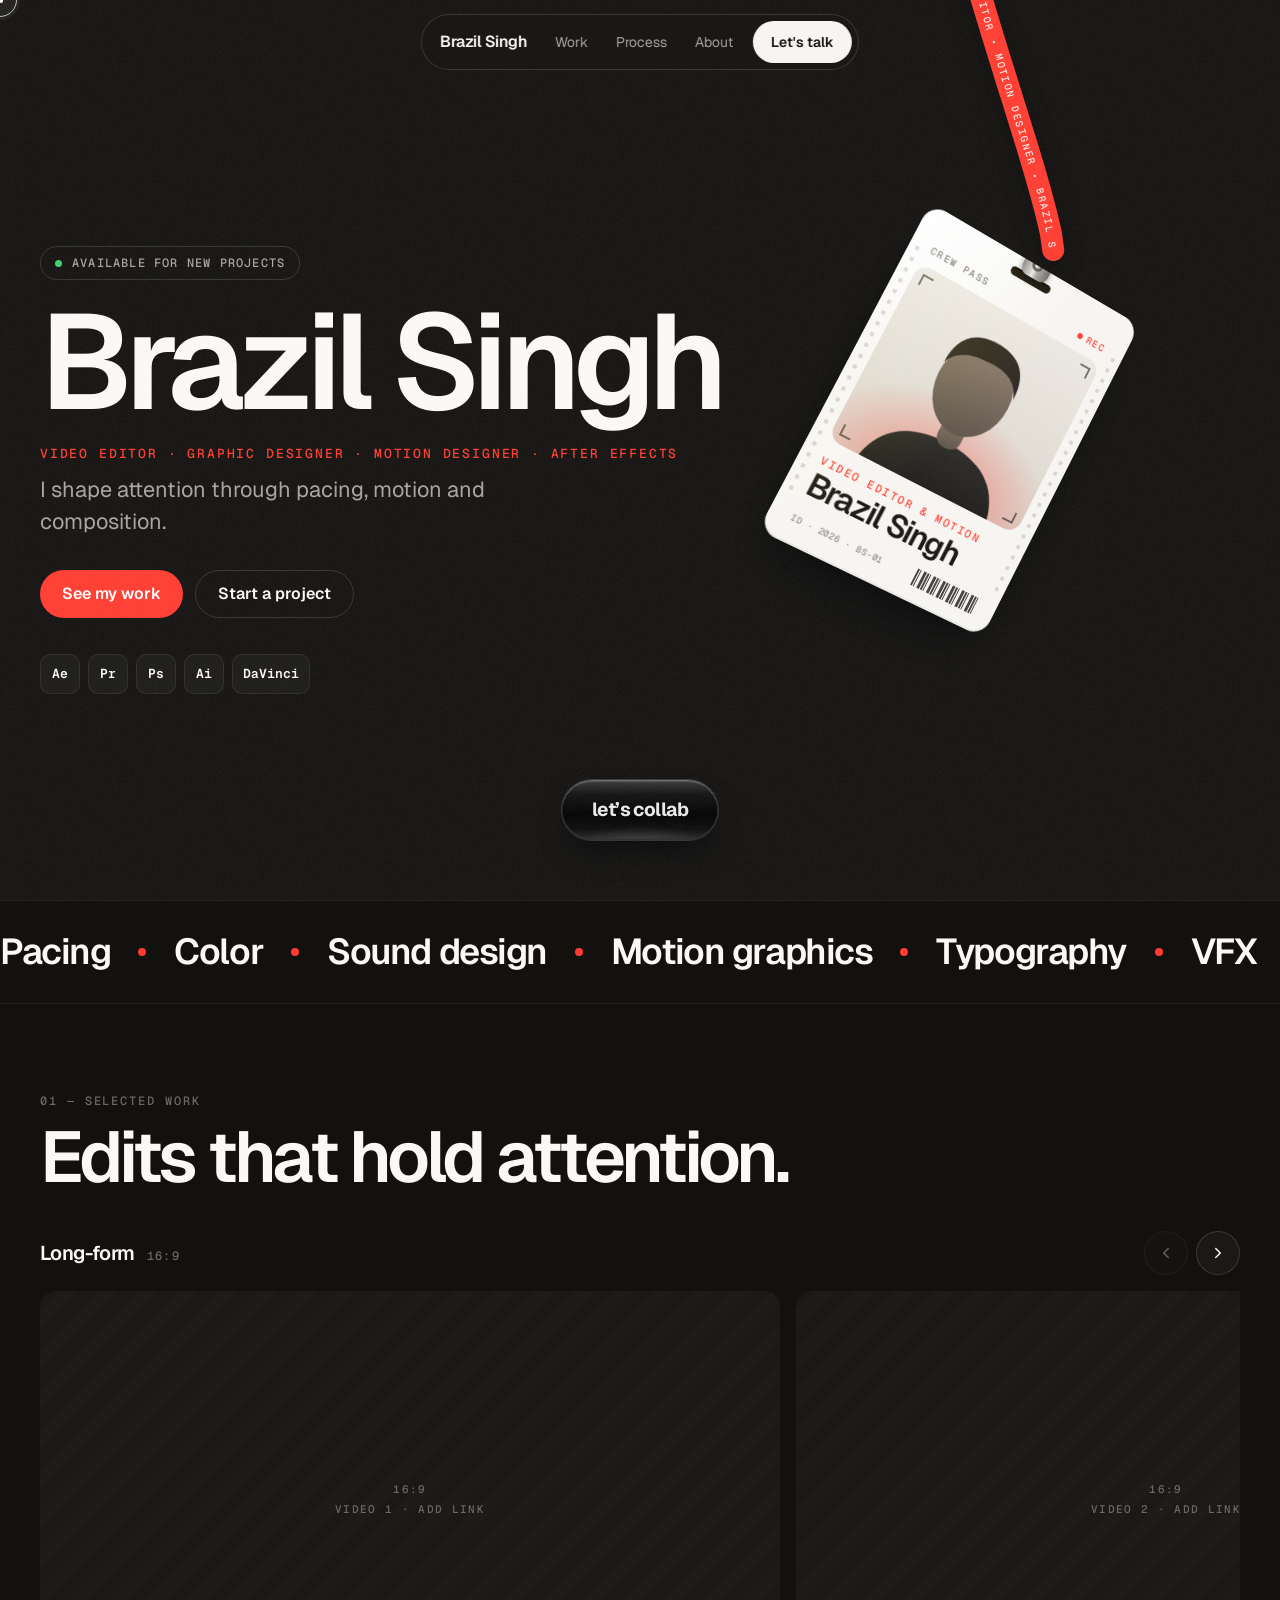
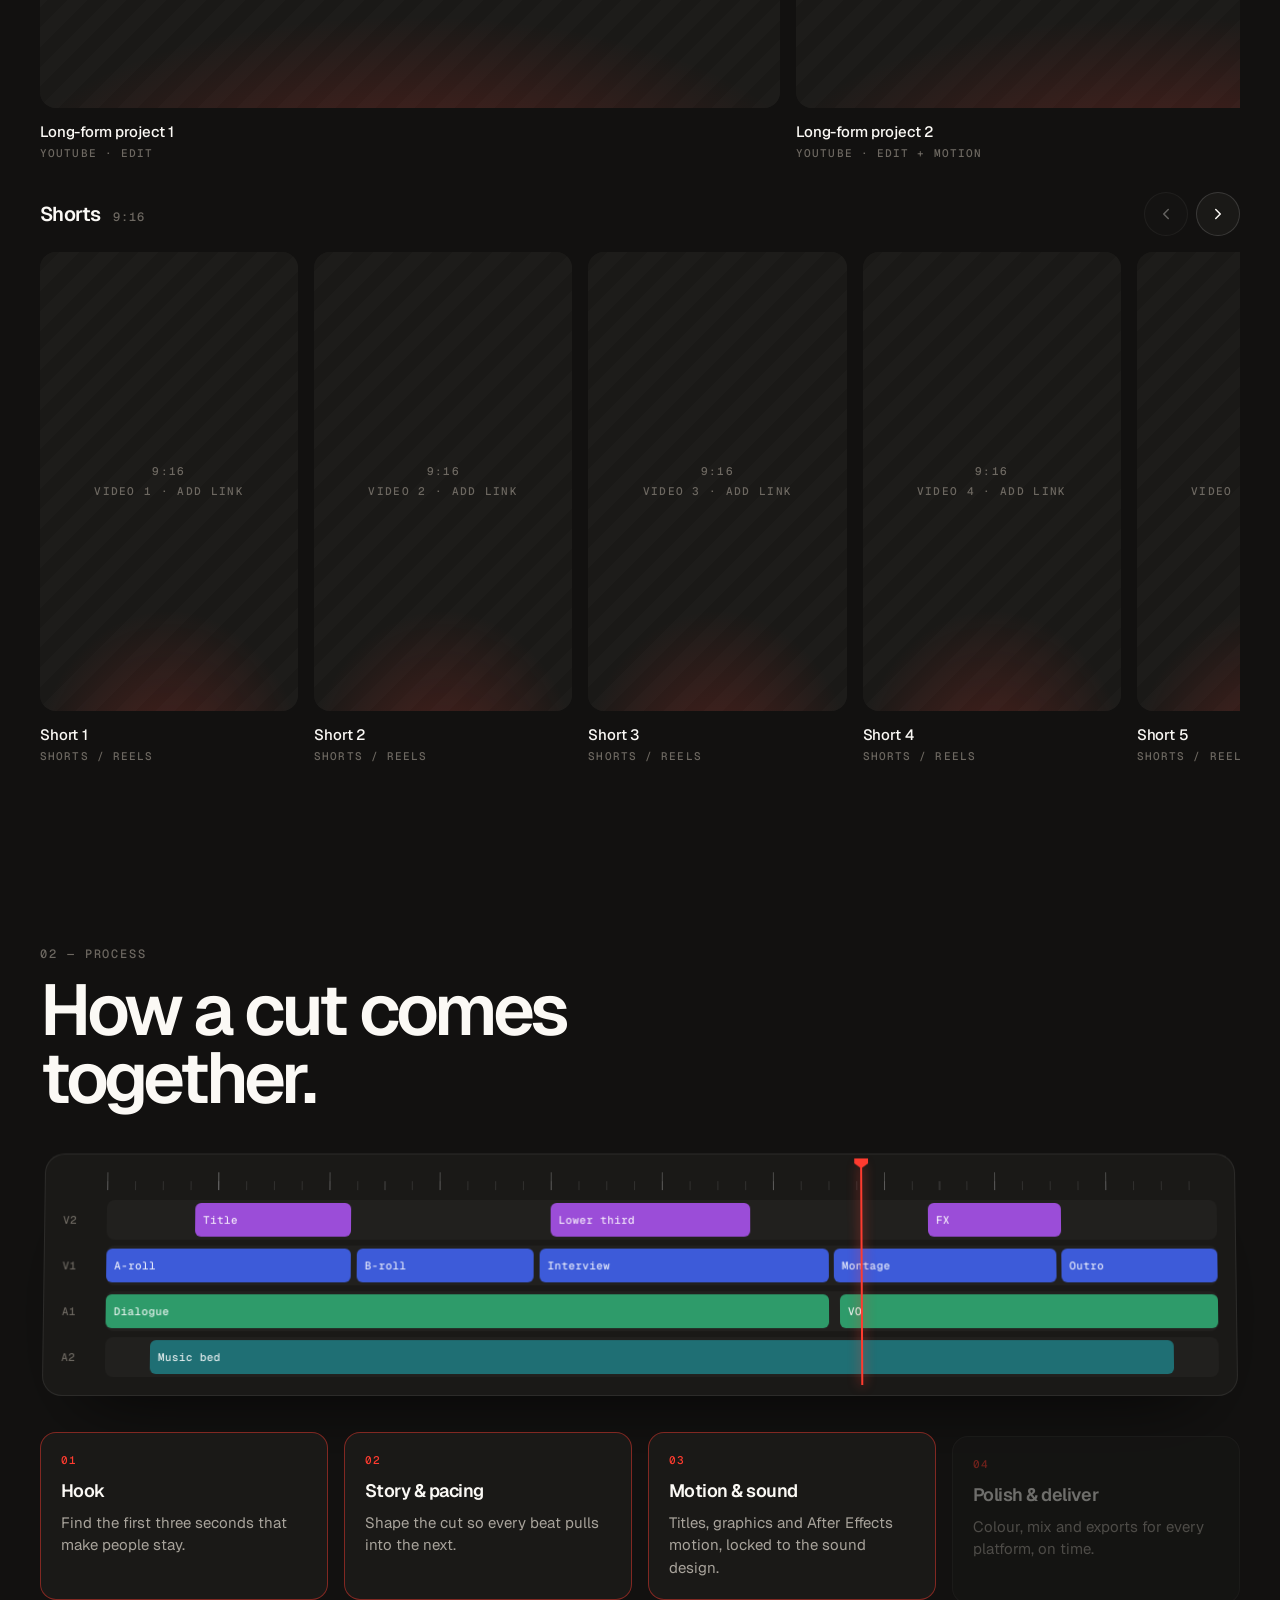
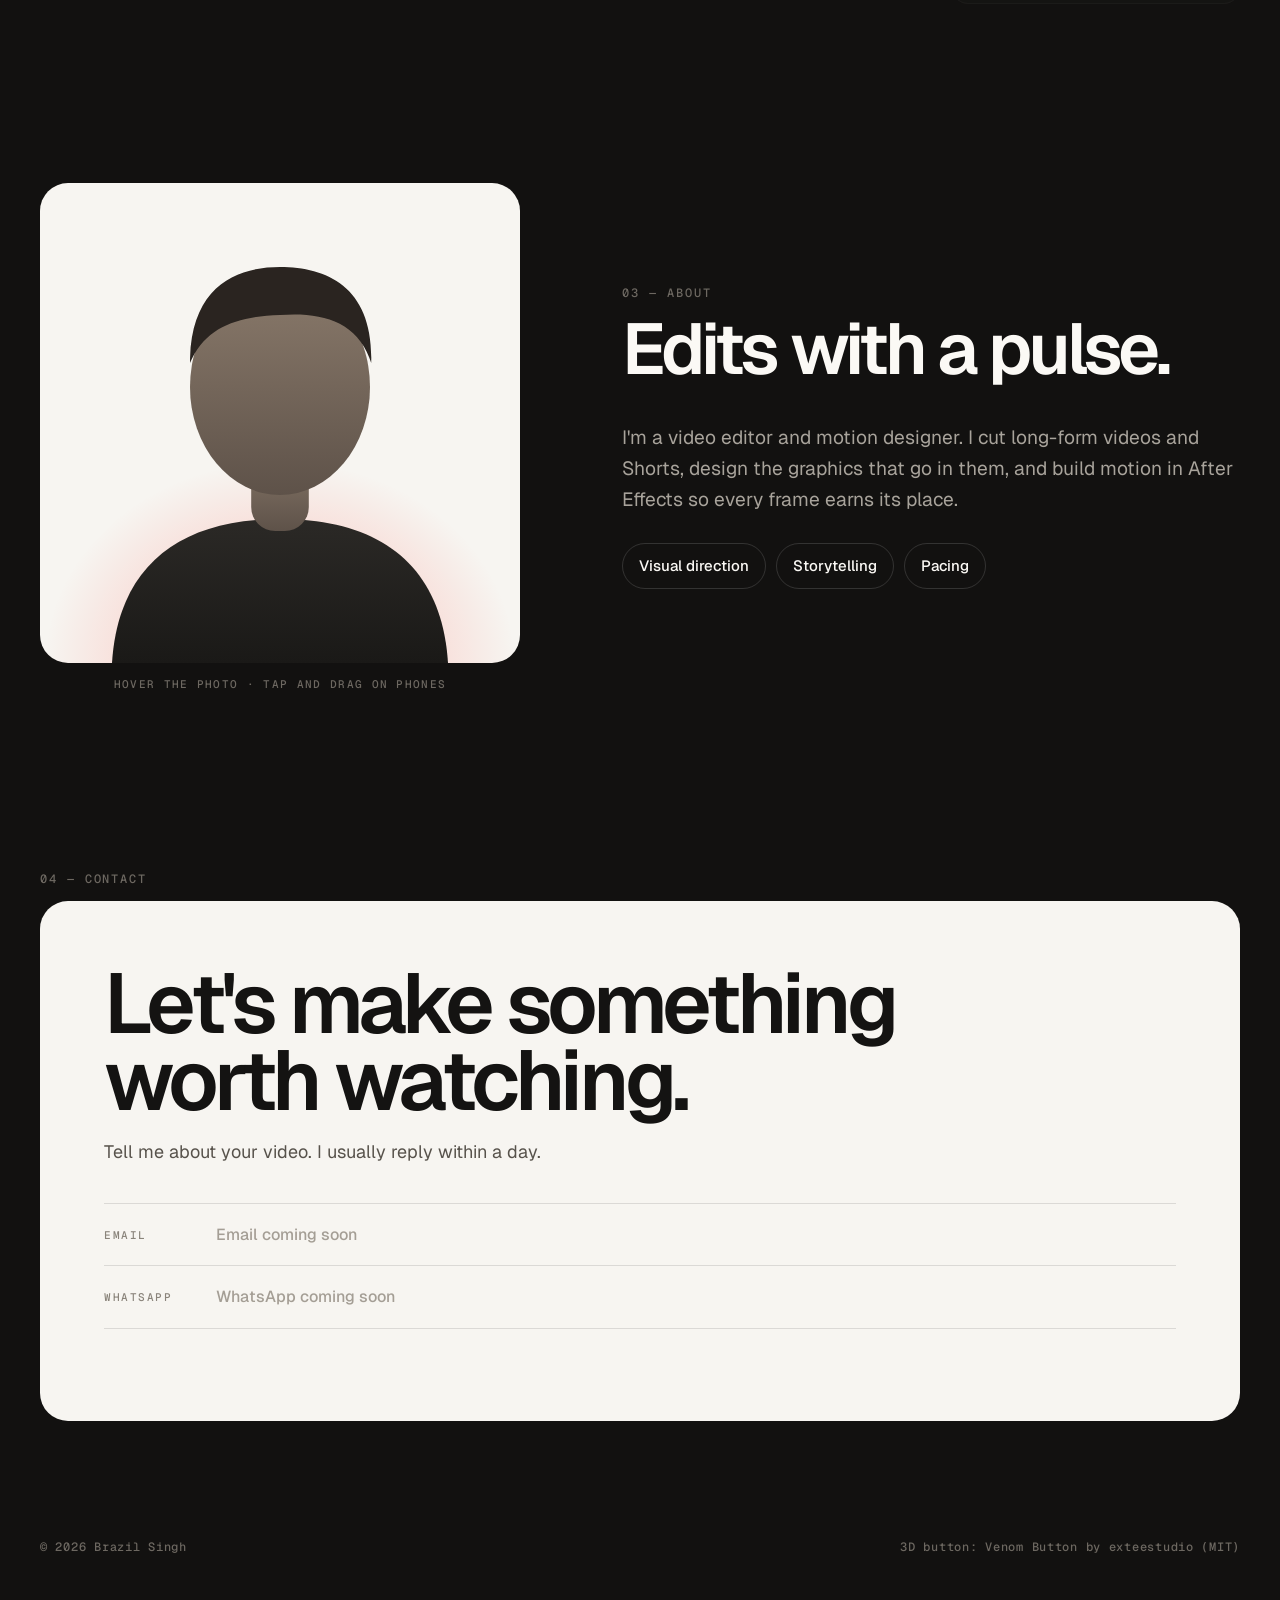
==== index.html @ 9dd767e8 "Portfolio site with ID card, Venom reveal, goo button and cursor ring Co-Authored-By: Claude Opus 5." ====
<!doctype html>
<html lang="en">
<head>
  <meta charset="utf-8" />
  <meta name="viewport" content="width=device-width, initial-scale=1" />
  <title>Brazil Singh · Video Editor & Motion Designer</title>
  <meta name="description" content="Video editor, motion designer and After Effects designer. Long-form edits, Shorts, motion graphics and design." />
  <meta name="theme-color" content="#121110" />
  <link rel="preconnect" href="https://fonts.googleapis.com" />
  <link rel="preconnect" href="https://fonts.gstatic.com" crossorigin />
  <link href="https://fonts.googleapis.com/css2?family=Geist:wght@400;500;600;700&family=Geist+Mono:wght@400;500&display=swap" rel="stylesheet" />
  <link rel="stylesheet" href="style.css" />
</head>
<body>
  <a class="skip" href="#work">Skip to work</a>

  <!-- Loader: timecode counter -->
  <div class="loader" id="loader" aria-hidden="true">
    <span class="loader__rec"><i></i>REC</span>
    <span class="loader__tc" id="loaderTc">00:00:00:00</span>
  </div>

  <div class="progress" id="progress" aria-hidden="true"></div>

  <header class="nav" id="nav">
    <a class="nav__name" href="#top" data-c="name"></a>
    <nav class="nav__links" aria-label="Main">
      <a href="#work">Work</a>
      <a href="#process">Process</a>
      <a href="#about">About</a>
    </nav>
    <a class="nav__cta" href="#contact">Let's talk</a>
  </header>

  <main id="top">
    <!-- HERO -->
    <section class="hero">
      <div class="hero__text">
        <p class="badge"><i></i>Available for new projects</p>
        <h1 class="hero__name" data-c="name"></h1>
        <p class="hero__roles" data-c="roles"></p>
        <p class="hero__tagline" data-c="tagline"></p>
        <div class="hero__ctas">
          <a class="btn btn--primary" href="#work">See my work</a>
          <a class="btn btn--ghost" href="#contact">Start a project</a>
        </div>
        <ul class="tools" id="tools" aria-label="Software I use"></ul>
      </div>

      <div class="hero__card" id="stage">
        <svg class="lanyard" aria-hidden="true">
          <path id="strapPath" class="lanyard__strap" d="" />
          <text class="lanyard__text"><textPath href="#strapPath" id="strapText"></textPath></text>
        </svg>
        <div class="card" id="card" role="img" aria-label="ID card. You can drag it." data-cursor>
          <div class="card__inner">
            <div class="card__clip" aria-hidden="true"><span></span></div>
            <div class="card__slot" aria-hidden="true"></div>
            <div class="card__head"><span>CREW PASS</span><span class="card__rec"><i></i>REC</span></div>
            <div class="card__photo">
              <img id="cardPhoto" alt="" draggable="false" />
              <span class="card__corner tl"></span><span class="card__corner tr"></span>
              <span class="card__corner bl"></span><span class="card__corner br"></span>
            </div>
            <div class="card__role" id="cardRole"></div>
            <div class="card__name" id="cardName"></div>
            <div class="card__foot" aria-hidden="true"><span class="card__code" id="cardCode"></span><span class="card__bars"></span></div>
            <div class="card__holo" aria-hidden="true"></div>
          </div>
        </div>
        <p class="hint" id="hint" aria-hidden="true">Grab the card ↑</p>
      </div>
    </section>

    <!-- SKILLS STRIP -->
    <div class="strip" aria-label="Skills">
      <div class="strip__track" id="strip"></div>
    </div>

    <!-- 01 WORK -->
    <section class="section" id="work">
      <div class="wrap">
        <p class="label">01 — Selected work</p>
        <h2 class="h2">Edits that hold attention.</h2>

        <div class="rail-head">
          <h3 class="h3">Long-form <span>16:9</span></h3>
          <div class="rail-arrows">
            <button class="arrow" type="button" data-rail="long" data-dir="-1" aria-label="Previous long-form videos"><svg viewBox="0 0 24 24" aria-hidden="true"><path d="M15 18l-6-6 6-6"/></svg></button>
            <button class="arrow" type="button" data-rail="long" data-dir="1" aria-label="Next long-form videos"><svg viewBox="0 0 24 24" aria-hidden="true"><path d="M9 18l6-6-6-6"/></svg></button>
          </div>
        </div>
        <div class="rail rail--long" id="rail-long"></div>

        <div class="rail-head">
          <h3 class="h3">Shorts <span>9:16</span></h3>
          <div class="rail-arrows">
            <button class="arrow" type="button" data-rail="short" data-dir="-1" aria-label="Previous shorts"><svg viewBox="0 0 24 24" aria-hidden="true"><path d="M15 18l-6-6 6-6"/></svg></button>
            <button class="arrow" type="button" data-rail="short" data-dir="1" aria-label="Next shorts"><svg viewBox="0 0 24 24" aria-hidden="true"><path d="M9 18l6-6-6-6"/></svg></button>
          </div>
        </div>
        <div class="rail rail--short" id="rail-short"></div>
      </div>
    </section>

    <!-- 02 PROCESS -->
    <section class="section process" id="process">
      <div class="wrap">
        <p class="label">02 — Process</p>
        <h2 class="h2">How a cut comes together.</h2>
        <div class="tl-stage">
          <div class="timeline" id="timeline" aria-hidden="true">
            <div class="timeline__ruler"></div>
            <div class="track"><span class="track__name">V2</span><div class="track__lane"><b style="left:8%;width:14%" class="clip c-gfx">Title</b><b style="left:40%;width:18%" class="clip c-gfx">Lower third</b><b style="left:74%;width:12%" class="clip c-gfx">FX</b></div></div>
            <div class="track"><span class="track__name">V1</span><div class="track__lane"><b style="left:0;width:22%" class="clip c-v">A-roll</b><b style="left:22.5%;width:16%" class="clip c-v">B-roll</b><b style="left:39%;width:26%" class="clip c-v">Interview</b><b style="left:65.5%;width:20%" class="clip c-v">Montage</b><b style="left:86%;width:14%" class="clip c-v">Outro</b></div></div>
            <div class="track"><span class="track__name">A1</span><div class="track__lane"><b style="left:0;width:65%" class="clip c-a">Dialogue</b><b style="left:66%;width:34%" class="clip c-a">VO</b></div></div>
            <div class="track"><span class="track__name">A2</span><div class="track__lane"><b style="left:4%;width:92%" class="clip c-m">Music bed</b></div></div>
            <div class="playhead" id="playhead"><span></span></div>
          </div>
        </div>
        <ol class="steps" id="steps"></ol>
      </div>
    </section>

    <!-- 03 ABOUT -->
    <section class="section" id="about">
      <div class="wrap about">
        <div class="reveal" id="reveal">
          <div class="reveal__frame" id="frame">
            <img id="normal" alt="" draggable="false" />
            <div class="reveal__hero" id="heroLayer"><img id="hero" alt="" draggable="false" /></div>
            <span class="reveal__ring" id="ring"></span>
          </div>
          <p class="reveal__hint">Hover the photo · tap and drag on phones</p>
        </div>
        <div class="about__text">
          <p class="label">03 — About</p>
          <h2 class="h2" data-c="aboutTitle"></h2>
          <p class="about__bio" data-c="about"></p>
          <ul class="pills" id="strengths" aria-label="Strengths"></ul>
        </div>
      </div>
    </section>

    <!-- 04 CONTACT -->
    <section class="section" id="contact">
      <div class="wrap">
        <p class="label">04 — Contact</p>
        <div class="contact">
          <h2 class="contact__title">Let's make something worth watching.</h2>
          <p class="contact__sub" data-c="contactLine"></p>
          <div class="contact__rows" id="contactRows"></div>
          <ul class="socials" id="socials" aria-label="Social links"></ul>
        </div>
      </div>
    </section>
  </main>

  <footer class="footer wrap">
    <span>© <span id="year"></span> <span data-c="name"></span></span>
    <span>3D button: Venom Button by exteestudio (MIT)</span>
  </footer>

  <!-- 3D "let's collab" goo button (loads last) -->
  <iframe class="venom-frame" id="venomFrame" title="Let's collab button" aria-hidden="true" tabindex="-1"></iframe>
  <a class="venom-hit" id="venomHit" href="#contact" data-cursor>let’s collab</a>

  <!-- Cursor follower -->
  <div class="cursor" id="cursor" aria-hidden="true"><i class="cursor__halo"></i><i class="cursor__ring"></i><i class="cursor__dot"></i></div>

  <div class="toast" id="toast" role="status" aria-live="polite"></div>

  <script src="script.js"></script>
</body>
</html>
---- style.css ----
/* ===== Design tokens (change the look here) ===== */
:root {
  --bg: #121110;
  --panel: #1a1917;
  --panel-2: #22201d;
  --text: #fbf9f5;
  --body: #a8a39b;
  --muted: #6d6861;
  --accent: #ff3b2f;
  --cream: #f7f5f1;
  --ink: #141312;
  --line: rgba(255, 255, 255, 0.08);
  --line-2: rgba(255, 255, 255, 0.14);
  --pad: clamp(56px, 7vw, 104px);
  --max: 1200px;
  --ease: cubic-bezier(.2, .7, .2, 1);
  --sans: "Geist", system-ui, -apple-system, "Segoe UI", sans-serif;
  --mono: "Geist Mono", ui-monospace, "SFMono-Regular", Menlo, monospace;
}

* { box-sizing: border-box; }
html { scroll-behavior: smooth; -webkit-text-size-adjust: 100%; }
body {
  margin: 0; background: var(--bg); color: var(--text); font-family: var(--sans);
  font-size: 16px; line-height: 1.6; overflow-x: hidden; -webkit-font-smoothing: antialiased;
}
/* static film grain, 7% */
body::after {
  content: ""; position: fixed; inset: 0; z-index: 90; pointer-events: none; opacity: .07;
  background-image: url("data:image/svg+xml,%3Csvg xmlns='http://www.w3.org/2000/svg' width='180' height='180'%3E%3Cfilter id='n'%3E%3CfeTurbulence type='fractalNoise' baseFrequency='.85' numOctaves='3' stitchTiles='stitch'/%3E%3CfeColorMatrix values='0 0 0 0 1 0 0 0 0 1 0 0 0 0 1 0 0 0 1 0'/%3E%3C/filter%3E%3Crect width='100%25' height='100%25' filter='url(%23n)'/%3E%3C/svg%3E");
}
img { max-width: 100%; display: block; }
a { color: inherit; }
button { font: inherit; color: inherit; }
:focus-visible { outline: 2px solid var(--accent); outline-offset: 3px; border-radius: 6px; }
.wrap { width: min(var(--max), 100% - 32px); margin-inline: auto; }
.skip { position: absolute; left: 16px; top: -60px; z-index: 200; background: var(--cream); color: var(--ink); padding: 10px 16px; border-radius: 10px; text-decoration: none; }
.skip:focus { top: 16px; }

/* ===== Loader ===== */
.loader {
  position: fixed; inset: 0; z-index: 150; display: grid; place-content: center; gap: 10px; justify-items: center;
  background: var(--bg); font-family: var(--mono); transition: opacity .45s var(--ease), visibility .45s;
}
.loader.done { opacity: 0; visibility: hidden; }
.loader__rec { display: inline-flex; align-items: center; gap: 8px; color: var(--accent); font-size: 12px; letter-spacing: .2em; }
.loader__rec i, .card__rec i, .badge i { width: 7px; height: 7px; border-radius: 50%; background: var(--accent); animation: blink 1.1s infinite; }
.loader__tc { font-size: clamp(28px, 5vw, 48px); letter-spacing: .04em; color: var(--text); font-variant-numeric: tabular-nums; }
@keyframes blink { 50% { opacity: .2; } }

/* ===== Progress + nav ===== */
.progress {
  position: fixed; left: 0; top: 0; height: 2px; width: 100%; z-index: 120; transform-origin: 0 50%; transform: scaleX(0);
  background: linear-gradient(90deg, #ff3b2f, #ffb02f, #f5ff3b, #3bff8a, #3bc6ff, #7a5cff, #ff3bc8);
}
.nav {
  position: fixed; top: 14px; left: 50%; z-index: 100; transform: translateX(-50%);
  display: flex; align-items: center; gap: 6px; padding: 6px 6px 6px 18px; border-radius: 999px;
  background: rgba(26, 25, 23, .62); border: 1px solid var(--line-2);
  -webkit-backdrop-filter: blur(14px) saturate(140%); backdrop-filter: blur(14px) saturate(140%);
  transition: transform .45s var(--ease); max-width: calc(100% - 24px);
}
.nav.hide { transform: translate(-50%, -140%); }
.nav__name { font-weight: 600; letter-spacing: -0.03em; text-decoration: none; white-space: nowrap; margin-right: 8px; }
.nav__links { display: flex; }
.nav__links a { padding: 10px 14px; border-radius: 999px; text-decoration: none; color: var(--body); font-size: 14px; transition: color .2s, background .2s; }
.nav__links a:hover { color: var(--text); background: rgba(255,255,255,.06); }
.nav__cta { padding: 10px 18px; border-radius: 999px; background: var(--cream); color: var(--ink); text-decoration: none; font-weight: 600; font-size: 14px; white-space: nowrap; transition: transform .2s var(--ease); }
.nav__cta:hover { transform: translateY(-1px); }

/* ===== Hero ===== */
.hero {
  position: relative; min-height: 100svh; display: grid; grid-template-columns: 1.15fr .85fr; align-items: center;
  width: min(var(--max), 100% - 32px); margin-inline: auto; padding: 120px 0 80px;
}
.badge { display: inline-flex; align-items: center; gap: 10px; margin: 0 0 22px; padding: 8px 14px; border-radius: 999px; border: 1px solid var(--line-2); font: 500 12px var(--mono); letter-spacing: .1em; text-transform: uppercase; color: var(--body); }
.badge i { background: #3bd16f; }
.hero__name { margin: 0; font-size: clamp(56px, 10.5vw, 148px); font-weight: 600; letter-spacing: -0.055em; line-height: .9; }
.hero__roles { margin: 22px 0 0; font: 500 13px var(--mono); letter-spacing: .14em; text-transform: uppercase; color: var(--accent); }
.hero__tagline { margin: 12px 0 0; max-width: 34ch; font-size: clamp(18px, 1.7vw, 22px); line-height: 1.45; color: var(--body); }
.hero__ctas { display: flex; flex-wrap: wrap; gap: 12px; margin-top: 32px; }
.btn { display: inline-flex; align-items: center; justify-content: center; min-height: 48px; padding: 0 22px; border-radius: 999px; text-decoration: none; font-weight: 600; transition: transform .2s var(--ease), background .2s, border-color .2s; }
.btn:hover { transform: translateY(-2px); }
.btn--primary { background: var(--accent); color: #fff; }
.btn--ghost { border: 1px solid var(--line-2); color: var(--text); }
.btn--ghost:hover { border-color: rgba(255,255,255,.3); background: rgba(255,255,255,.04); }
.tools { list-style: none; display: flex; flex-wrap: wrap; gap: 8px; padding: 0; margin: 36px 0 0; }
.tools li { min-width: 40px; height: 40px; padding: 0 10px; display: grid; place-items: center; border-radius: 10px; background: var(--panel); border: 1px solid var(--line); font: 600 13px var(--mono); color: var(--text); }

/* ID card stage (hangs from the top of the hero) */
.hero__card { position: absolute; top: 0; right: 0; width: 44%; height: 100%; }
.lanyard { position: absolute; inset: 0; width: 100%; height: 100%; overflow: visible; pointer-events: none; }
.lanyard__strap { fill: none; stroke: var(--accent); stroke-width: 22; stroke-linecap: round; stroke-linejoin: round; filter: drop-shadow(0 6px 10px rgba(0,0,0,.35)); }
.lanyard__text { font-family: var(--mono); font-size: 10px; font-weight: 500; letter-spacing: .18em; fill: rgba(251,249,245,.92); dominant-baseline: central; }
.hint { position: absolute; margin: 0; font: 500 11px var(--mono); text-transform: uppercase; letter-spacing: .1em; color: var(--muted); transform: translateX(-50%); white-space: nowrap; transition: opacity .6s; opacity: 0; pointer-events: none; }
.hint.show { opacity: 1; }
.card { position: absolute; top: 0; left: 0; width: 250px; height: 360px; z-index: 5; transform-origin: 0 0; will-change: transform; touch-action: none; cursor: grab; user-select: none; -webkit-user-select: none; visibility: hidden; }
.card.ready { visibility: visible; }
.card.dragging { cursor: grabbing; }
.card__inner {
  position: absolute; inset: 0; border-radius: 18px; padding: 34px 18px 16px; overflow: hidden; display: flex; flex-direction: column; color: var(--ink);
  background: radial-gradient(120% 80% at 0% 0%, #fff 0%, transparent 60%), var(--cream);
  box-shadow: 0 1px 0 rgba(255,255,255,.8) inset, 0 -2px 0 rgba(0,0,0,.06) inset, 0 30px 60px -20px rgba(0,0,0,.7), 0 10px 20px -10px rgba(0,0,0,.5);
}
.card__inner::before, .card__inner::after { content: ""; position: absolute; top: 40px; bottom: 40px; width: 6px; background: radial-gradient(circle, rgba(14,13,12,.14) 2px, transparent 2.5px) 0 0 / 6px 12px repeat-y; }
.card__inner::before { right: 6px; } .card__inner::after { left: 6px; }
.card__slot { position: absolute; top: 12px; left: 50%; width: 46px; height: 9px; margin-left: -23px; border-radius: 9px; background: var(--bg); box-shadow: inset 0 2px 3px rgba(0,0,0,.6); }
.card__clip { position: absolute; top: -26px; left: 50%; width: 30px; height: 40px; margin-left: -15px; z-index: 3; border-radius: 6px 6px 8px 8px; background: linear-gradient(90deg, #8d8a85, #e9e6e1 45%, #a9a6a0 60%, #6f6c68); box-shadow: 0 4px 6px rgba(0,0,0,.35); }
.card__clip span { position: absolute; left: 50%; bottom: 8px; width: 12px; height: 12px; margin-left: -6px; border-radius: 50%; border: 3px solid #5d5a56; }
.card__head { display: flex; justify-content: space-between; align-items: center; font: 500 10px var(--mono); letter-spacing: .14em; color: rgba(14,13,12,.55); margin-bottom: 10px; padding: 0 4px; }
.card__rec { display: inline-flex; align-items: center; gap: 5px; color: var(--accent); }
.card__rec i { width: 6px; height: 6px; }
.card__photo { position: relative; flex: 1; min-height: 0; border-radius: 14px; overflow: hidden; background: radial-gradient(90% 70% at 50% 100%, rgba(255,59,47,.55), transparent 70%), linear-gradient(180deg, #ece8e1, #d9d4cb); }
.card__photo img { position: absolute; inset: 0; width: 100%; height: 100%; object-fit: cover; object-position: 50% 25%; pointer-events: none; }
.card__corner { position: absolute; width: 12px; height: 12px; border: 2px solid rgba(14,13,12,.55); }
.tl { top: 8px; left: 8px; border-right: 0; border-bottom: 0; } .tr { top: 8px; right: 8px; border-left: 0; border-bottom: 0; }
.bl { bottom: 8px; left: 8px; border-right: 0; border-top: 0; } .br { bottom: 8px; right: 8px; border-left: 0; border-top: 0; }
.card__role { font: 500 11px var(--mono); letter-spacing: .14em; text-transform: uppercase; color: var(--accent); margin-top: 14px; padding: 0 4px; }
.card__name { font-size: 32px; font-weight: 600; letter-spacing: -0.055em; line-height: 1; padding: 2px 4px 0; }
.card__foot { display: flex; align-items: center; justify-content: space-between; margin-top: 12px; padding: 0 4px; }
.card__code { font: 500 9px var(--mono); letter-spacing: .1em; color: rgba(14,13,12,.45); }
.card__bars { width: 70px; height: 18px; opacity: .8; background: repeating-linear-gradient(90deg, var(--ink) 0 2px, transparent 2px 3px, var(--ink) 3px 4px, transparent 4px 7px, var(--ink) 7px 10px, transparent 10px 11px); }
.card__holo { position: absolute; inset: 0; pointer-events: none; border-radius: inherit; mix-blend-mode: color-dodge; opacity: .55; background: linear-gradient(115deg, transparent 20%, rgba(255,0,128,.25) 35%, rgba(0,220,255,.28) 45%, rgba(255,230,0,.22) 55%, transparent 70%); background-size: 250% 250%; background-position: var(--gx, 50%) var(--gy, 50%); }

/* ===== Skills strip ===== */
.strip { overflow: hidden; border-block: 1px solid var(--line); padding: 22px 0; }
.strip__track { display: flex; width: max-content; animation: marquee 32s linear infinite; }
.strip__track span { display: inline-flex; align-items: center; gap: 28px; padding-right: 28px; font-size: clamp(22px, 3vw, 36px); font-weight: 600; letter-spacing: -0.04em; white-space: nowrap; }
.strip__track span::after { content: ""; width: 8px; height: 8px; border-radius: 50%; background: var(--accent); }
@keyframes marquee { to { transform: translateX(-50%); } }

/* ===== Sections ===== */
.section { padding-block: var(--pad); }
.label { margin: 0 0 14px; font: 500 12px var(--mono); letter-spacing: .16em; text-transform: uppercase; color: var(--muted); }
.h2 { margin: 0 0 40px; font-size: clamp(36px, 5.6vw, 76px); font-weight: 600; letter-spacing: -0.055em; line-height: .95; max-width: 16ch; }
.h3 { margin: 0; font-size: 20px; font-weight: 600; letter-spacing: -0.03em; }
.h3 span { font: 500 12px var(--mono); color: var(--muted); margin-left: 8px; letter-spacing: .1em; }

/* Work rails */
.rail-head { display: flex; align-items: center; justify-content: space-between; margin: 28px 0 16px; }
.rail-arrows { display: flex; gap: 8px; }
.arrow { width: 44px; height: 44px; display: grid; place-items: center; border-radius: 50%; border: 1px solid var(--line-2); background: var(--panel); cursor: pointer; transition: background .2s, border-color .2s, opacity .2s; }
.arrow:hover { border-color: rgba(255,255,255,.3); background: var(--panel-2); }
.arrow:disabled { opacity: .35; cursor: default; }
.arrow svg { width: 18px; height: 18px; fill: none; stroke: currentColor; stroke-width: 2; stroke-linecap: round; stroke-linejoin: round; }
.rail { display: grid; grid-auto-flow: column; gap: 16px; overflow-x: auto; scroll-snap-type: x mandatory; scrollbar-width: none; padding-bottom: 4px; overscroll-behavior-x: contain; }
.rail::-webkit-scrollbar { display: none; }
.rail--long { grid-auto-columns: calc((100% - 16px) / 1.6); }
.rail--short { grid-auto-columns: calc((100% - 4 * 16px) / 4.4); }
.vid { scroll-snap-align: start; margin: 0; }
.vid__media { position: relative; display: block; width: 100%; border: 0; padding: 0; border-radius: 16px; overflow: hidden; background: var(--panel); cursor: pointer; }
.rail--long .vid__media { aspect-ratio: 16 / 9; }
.rail--short .vid__media { aspect-ratio: 9 / 16; }
.vid__media img { width: 100%; height: 100%; object-fit: cover; transition: transform .5s var(--ease); }
.vid__media:hover img { transform: scale(1.04); }
.vid__media iframe { position: absolute; inset: 0; width: 100%; height: 100%; border: 0; }
.vid__play { position: absolute; left: 50%; top: 50%; width: 60px; height: 60px; margin: -30px 0 0 -30px; display: grid; place-items: center; border-radius: 50%; background: rgba(18,17,16,.6); border: 1px solid rgba(255,255,255,.25); -webkit-backdrop-filter: blur(6px); backdrop-filter: blur(6px); transition: transform .25s var(--ease), background .25s; }
.vid__media:hover .vid__play { transform: scale(1.08); background: var(--accent); }
.vid__play svg { width: 20px; height: 20px; fill: #fff; margin-left: 3px; }
.vid__ph { position: absolute; inset: 0; display: grid; place-content: center; text-align: center; gap: 6px; padding: 16px; background: radial-gradient(80% 60% at 50% 120%, rgba(255,59,47,.25), transparent 70%), repeating-linear-gradient(135deg, #1a1917 0 14px, #1d1c1a 14px 28px); color: var(--muted); font: 500 11px var(--mono); letter-spacing: .12em; text-transform: uppercase; }
.vid figcaption { margin-top: 12px; font-size: 15px; font-weight: 500; color: var(--text); letter-spacing: -0.01em; }
.vid figcaption small { display: block; font: 500 11px var(--mono); color: var(--muted); letter-spacing: .1em; text-transform: uppercase; margin-top: 2px; }

/* Process timeline */
.tl-stage { perspective: 1200px; }
.timeline {
  position: relative; padding: 18px; border-radius: 20px; background: var(--panel); border: 1px solid var(--line);
  transform: rotateX(var(--tilt, 38deg)) scale(var(--tscale, .92)); transform-origin: 50% 100%; will-change: transform;
  box-shadow: 0 40px 80px -40px rgba(0,0,0,.8);
}
.timeline__ruler { height: 18px; margin: 0 0 10px 44px; background: repeating-linear-gradient(90deg, rgba(255,255,255,.22) 0 1px, transparent 1px 10%), repeating-linear-gradient(90deg, rgba(255,255,255,.1) 0 1px, transparent 1px 2.5%); background-size: 100% 100%, 100% 50%; background-repeat: no-repeat; background-position: 0 0, 0 100%; }
.track { display: flex; align-items: center; gap: 10px; height: 40px; }
.track + .track { margin-top: 6px; }
.track__name { width: 34px; flex: none; font: 500 11px var(--mono); color: var(--muted); }
.track__lane { position: relative; flex: 1; height: 100%; border-radius: 8px; background: rgba(255,255,255,.03); }
.clip { position: absolute; top: 3px; bottom: 3px; border-radius: 6px; padding: 0 8px; display: flex; align-items: center; overflow: hidden; white-space: nowrap; font: 500 11px var(--mono); color: rgba(255,255,255,.88); }
.c-v { background: #3d5bd9; } .c-gfx { background: #9b4dd8; } .c-a { background: #2e9b6a; } .c-m { background: #1f6f74; }
.playhead { position: absolute; top: 10px; bottom: 10px; left: calc(62px + (100% - 80px) * var(--ph, 0)); width: 2px; background: var(--accent); box-shadow: 0 0 12px var(--accent); }
.playhead span { position: absolute; top: -6px; left: -6px; width: 14px; height: 10px; background: var(--accent); clip-path: polygon(0 0, 100% 0, 100% 50%, 50% 100%, 0 50%); }
.steps { list-style: none; padding: 0; margin: 40px 0 0; display: grid; grid-template-columns: repeat(4, 1fr); gap: 16px; counter-reset: s; }
.steps li { padding: 20px; border-radius: 16px; border: 1px solid var(--line); background: var(--panel); opacity: .4; transition: opacity .5s var(--ease), border-color .5s, transform .5s var(--ease); counter-increment: s; }
.steps li.on { opacity: 1; border-color: rgba(255,59,47,.45); transform: translateY(-4px); }
.steps li::before { content: "0" counter(s); display: block; font: 500 11px var(--mono); color: var(--accent); letter-spacing: .12em; margin-bottom: 10px; }
.steps h3 { margin: 0 0 6px; font-size: 18px; font-weight: 600; letter-spacing: -0.03em; }
.steps p { margin: 0; color: var(--body); font-size: 15px; line-height: 1.5; }

/* About + mask reveal */
.about { display: grid; grid-template-columns: .9fr 1.1fr; gap: clamp(32px, 6vw, 88px); align-items: center; }
.reveal { width: 100%; max-width: 480px; }
.reveal__frame { position: relative; aspect-ratio: 1 / 1; border-radius: 28px; overflow: hidden; touch-action: none; background: radial-gradient(70% 60% at 50% 100%, rgba(255,59,47,.35), transparent 70%), var(--cream); }
.reveal__frame img { position: absolute; inset: 0; width: 100%; height: 100%; object-fit: cover; object-position: 50% 100%; pointer-events: none; user-select: none; }
.reveal__hero { position: absolute; inset: 0; --r: 0px; background: radial-gradient(70% 60% at 50% 100%, rgba(255,59,47,.35), transparent 70%), var(--cream);
  -webkit-mask-image: radial-gradient(circle at var(--mx, 50%) var(--my, 50%), #000 calc(var(--r) - 2px), transparent var(--r));
          mask-image: radial-gradient(circle at var(--mx, 50%) var(--my, 50%), #000 calc(var(--r) - 2px), transparent var(--r)); }
.reveal__ring { position: absolute; left: 0; top: 0; width: 0; height: 0; border-radius: 50%; pointer-events: none; border: 2px solid var(--accent); box-shadow: 0 0 0 6px rgba(255,59,47,.12); transform: translate(-50%, -50%); opacity: 0; transition: opacity .3s; }
.reveal.active .reveal__ring { opacity: 1; }
.reveal__hint { margin: 14px 0 0; text-align: center; color: var(--muted); font: 500 11px var(--mono); letter-spacing: .12em; text-transform: uppercase; }
.about__bio { margin: 0; color: var(--body); font-size: clamp(17px, 1.5vw, 20px); line-height: 1.6; max-width: 52ch; }
.pills { list-style: none; display: flex; flex-wrap: wrap; gap: 10px; padding: 0; margin: 28px 0 0; }
.pills li { padding: 10px 16px; border-radius: 999px; border: 1px solid var(--line-2); font-weight: 500; font-size: 15px; }

/* Contact card */
.contact { border-radius: 28px; padding: clamp(28px, 5vw, 64px); background: var(--cream); color: var(--ink); }
.contact__title { margin: 0; font-size: clamp(40px, 6.6vw, 92px); font-weight: 600; letter-spacing: -0.055em; line-height: .92; max-width: 14ch; }
.contact__sub { margin: 18px 0 0; color: #57524b; font-size: 18px; }
.contact__rows { margin-top: 36px; border-top: 1px solid rgba(20,19,18,.12); }
.crow { display: flex; align-items: center; gap: 16px; padding: 18px 0; border-bottom: 1px solid rgba(20,19,18,.12); }
.crow__k { width: 96px; flex: none; font: 500 11px var(--mono); letter-spacing: .14em; text-transform: uppercase; color: #8a847b; }
.crow__v { flex: 1; min-width: 0; font-size: clamp(18px, 2.4vw, 28px); font-weight: 600; letter-spacing: -0.03em; text-decoration: none; overflow-wrap: anywhere; }
.crow__v:hover { color: var(--accent); }
.crow__v.is-empty { color: #a49e95; font-weight: 500; font-size: 16px; letter-spacing: 0; }
.copy { min-height: 44px; padding: 0 16px; border-radius: 999px; border: 1px solid rgba(20,19,18,.18); background: transparent; color: var(--ink); cursor: pointer; display: inline-flex; align-items: center; gap: 8px; font-weight: 500; font-size: 14px; transition: background .2s, color .2s; }
.copy:hover { background: var(--ink); color: var(--cream); }
.copy svg, .socials svg { width: 16px; height: 16px; fill: none; stroke: currentColor; stroke-width: 2; stroke-linecap: round; stroke-linejoin: round; }
.socials { list-style: none; display: flex; flex-wrap: wrap; gap: 10px; padding: 0; margin: 28px 0 0; }
.socials a { display: inline-flex; align-items: center; gap: 8px; min-height: 44px; padding: 0 18px; border-radius: 999px; background: var(--ink); color: var(--cream); text-decoration: none; font-weight: 500; transition: transform .2s var(--ease), background .2s; }
.socials a:hover { transform: translateY(-2px); background: var(--accent); }

.footer { display: flex; justify-content: space-between; flex-wrap: wrap; gap: 8px; padding: 28px 0 200px; color: var(--muted); font: 500 12px var(--mono); letter-spacing: .06em; }

.toast { position: fixed; left: 50%; top: 24px; z-index: 160; transform: translate(-50%, -20px); opacity: 0; padding: 10px 18px; border-radius: 999px; background: var(--cream); color: var(--ink); font-weight: 600; font-size: 14px; pointer-events: none; transition: opacity .25s, transform .25s var(--ease); }
.toast.show { opacity: 1; transform: translate(-50%, 0); }

/* ===== 3D goo button ===== */
:root { --collab-y: clamp(64px, 10vh, 104px); --venom-w: 680px; --venom-h: 560px; }
.venom-frame {
  position: fixed; left: 50%; z-index: 70; width: min(var(--venom-w), 100vw); height: var(--venom-h);
  bottom: calc(var(--collab-y) - var(--venom-h) / 2); transform: translateX(-50%);
  border: 0; background: transparent; pointer-events: none; opacity: 0; transition: opacity .8s;
  -webkit-mask-image: radial-gradient(closest-side, #000 72%, transparent 100%);
          mask-image: radial-gradient(closest-side, #000 72%, transparent 100%);
}
html.goo-ready .venom-frame { opacity: 1; }
.venom-hit {
  position: fixed; z-index: 71; left: 50%; bottom: var(--collab-y); transform: translate(-50%, 50%);
  display: grid; place-items: center; height: 60px; padding: 0 30px; border-radius: 999px; text-decoration: none;
  color: #e9e9ea; font-weight: 700; font-size: 19px; letter-spacing: -0.03em; white-space: nowrap;
  background: radial-gradient(60% 50% at 50% 110%, rgba(255,255,255,.16), transparent 70%), linear-gradient(180deg, #3a3a3a 0%, #111 24%, #000 58%, #0b0b0b 82%, #262626 100%);
  box-shadow: inset 0 1.5px 1px rgba(255,255,255,.45), inset 0 -1.5px 1px rgba(255,255,255,.18), inset 0 0 0 1.5px #000, 0 0 0 1px rgba(251,249,245,.16), 0 16px 30px -10px rgba(0,0,0,.8);
  transition: transform .4s var(--ease), opacity .4s;
}
.venom-hit:hover { transform: translate(-50%, 50%) translateY(-3px) scale(1.03); }
html.goo-ready .venom-hit { bottom: auto; transform: none; padding: 0; color: transparent; background: transparent; box-shadow: none; }
html.venom-engaged, html.venom-engaged * { cursor: none !important; }
html.venom-engaged .cursor { opacity: 0; }

/* ===== Cursor follower ===== */
.cursor { position: fixed; inset: 0; z-index: 140; pointer-events: none; display: none; transition: opacity .3s; }
html.has-cursor .cursor { display: block; }
.cursor i { position: absolute; left: 0; top: 0; border-radius: 50%; will-change: transform; }
.cursor__dot { width: 5px; height: 5px; margin: -2.5px 0 0 -2.5px; background: #fff; }
.cursor__ring { width: 34px; height: 34px; margin: -17px 0 0 -17px; border: 1.5px solid rgba(255,255,255,.7); transition: width .25s var(--ease), height .25s var(--ease), margin .25s var(--ease), border-color .25s, box-shadow .25s; }
.cursor__halo { width: 40px; height: 40px; margin: -20px 0 0 -20px; background: rgba(255,255,255,.06); }
.cursor.hot .cursor__ring { width: 56px; height: 56px; margin: -28px 0 0 -28px; border-color: var(--accent); box-shadow: 0 0 18px rgba(255,59,47,.45); }
.cursor.off { opacity: 0; }

/* ===== Responsive ===== */
@media (max-width: 960px) {
  .hero { grid-template-columns: 1fr; padding-bottom: 0; min-height: auto; }
  .hero__card { position: relative; width: 100%; height: 480px; margin-top: 8px; }
  .hero__card::before { content: ""; position: absolute; top: -6px; left: 50%; width: 120px; height: 6px; margin-left: -60px; border-radius: 6px; background: var(--panel-2); }
  .card { width: 210px; height: 300px; }
  .card__name { font-size: 26px; }
  .rail--long { grid-auto-columns: 86%; }
  .rail--short { grid-auto-columns: 46%; }
  .steps { grid-template-columns: repeat(2, 1fr); }
  .about { grid-template-columns: 1fr; }
  .reveal { margin-inline: auto; }
}
@media (max-width: 640px) {
  .nav { padding-left: 14px; }
  .nav__links { display: none; }
  .hero { padding-top: 104px; }
  .steps { grid-template-columns: 1fr; }
  .timeline { padding: 12px; }
  .track { height: 32px; }
  .clip { font-size: 9px; padding: 0 5px; }
  .crow { flex-wrap: wrap; gap: 6px 12px; }
  .crow__k { width: 100%; }
  .venom-hit { height: 52px; font-size: 17px; padding: 0 24px; }
}
@media (hover: none), (pointer: coarse) { .venom-frame { display: none; } }

@media (prefers-reduced-motion: reduce) {
  html { scroll-behavior: auto; }
  *, *::before, *::after { animation-duration: .01ms !important; animation-iteration-count: 1 !important; transition-duration: .01ms !important; }
  .strip__track { animation: none; }
  .timeline { --tilt: 0deg !important; --tscale: 1 !important; }
}
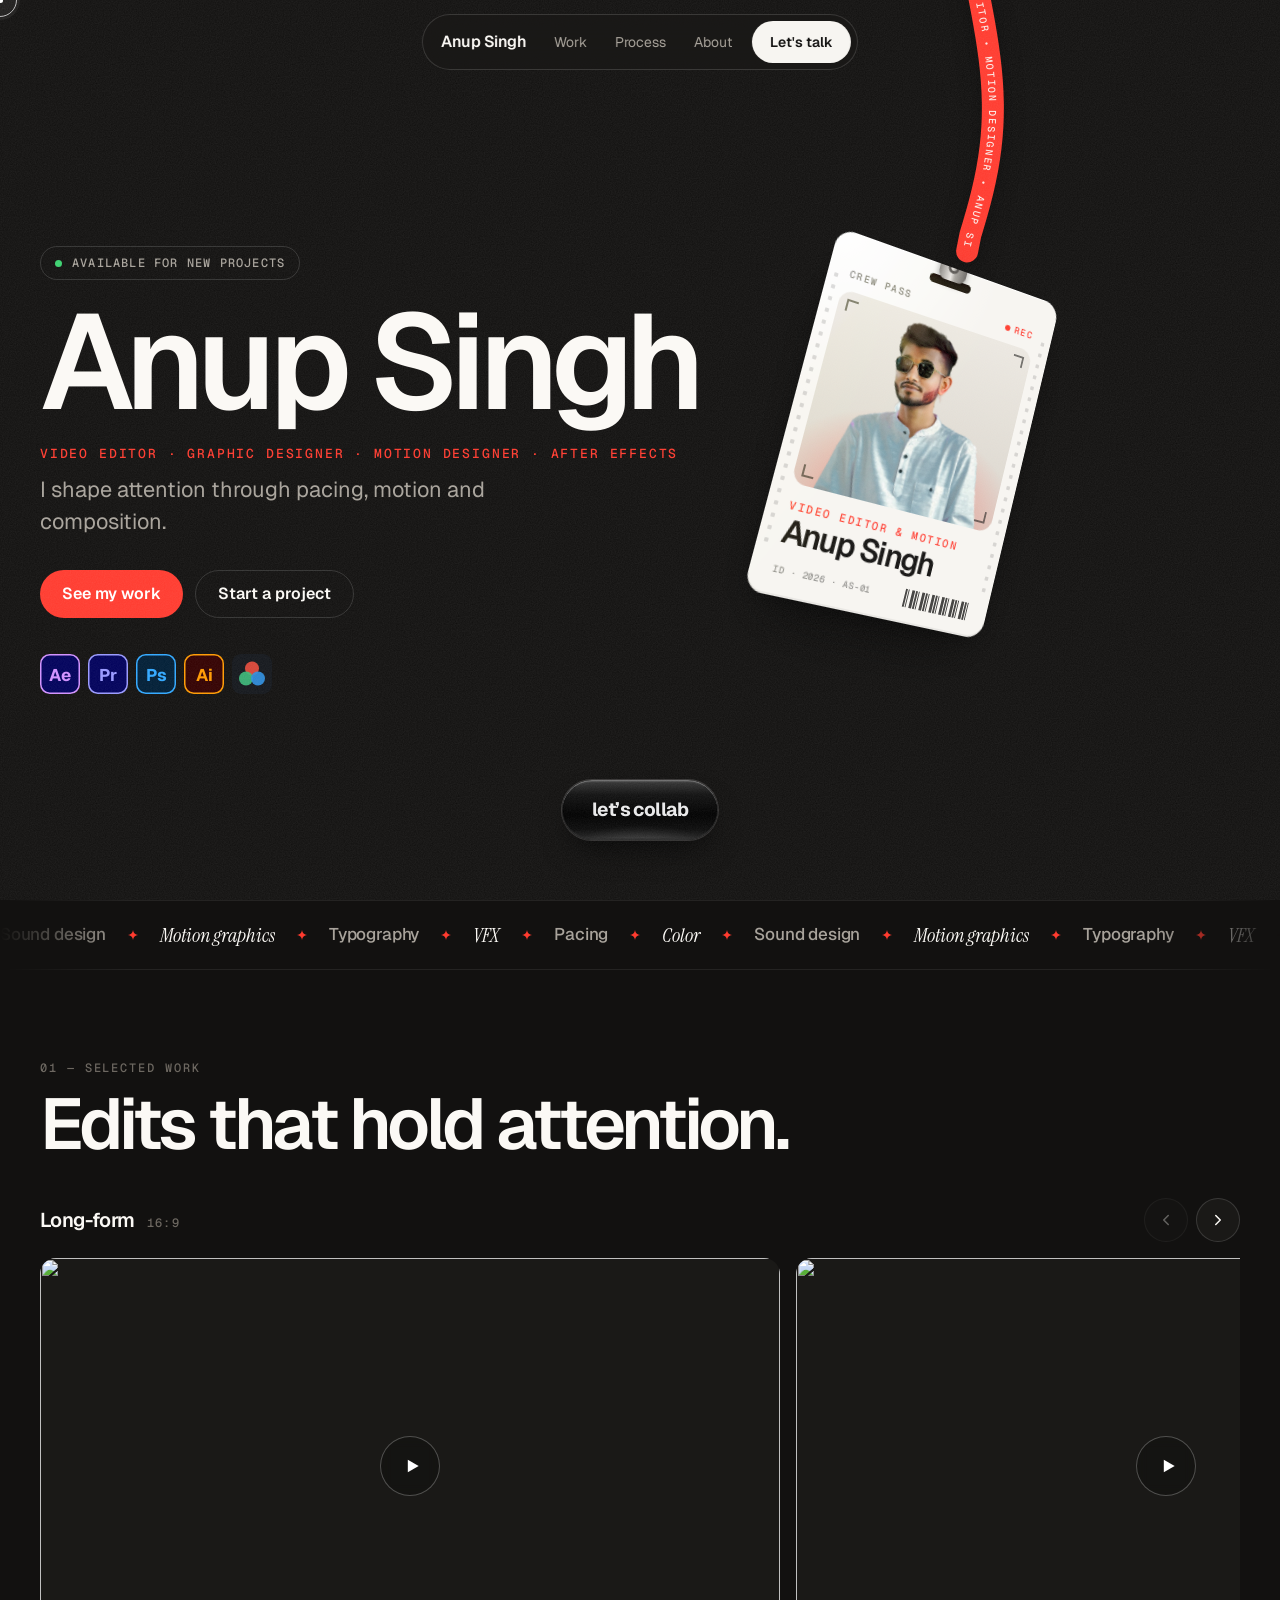
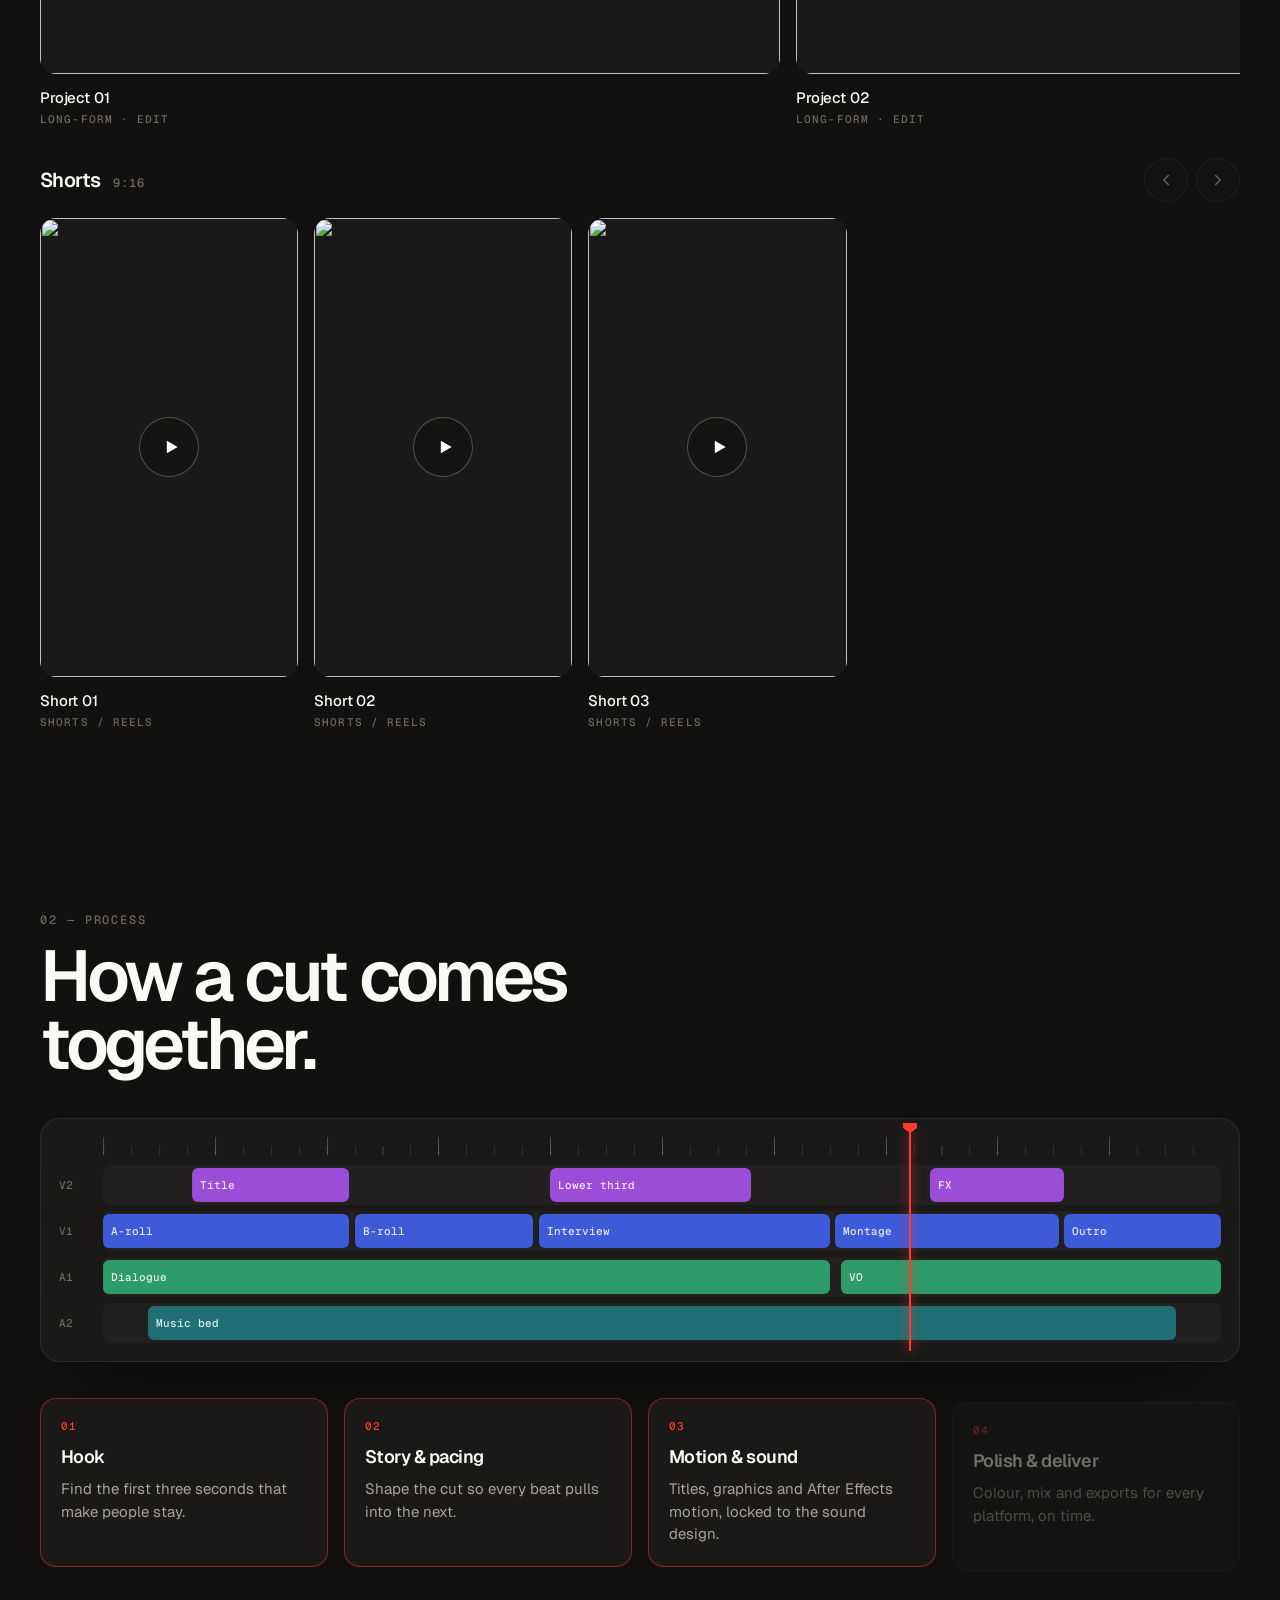
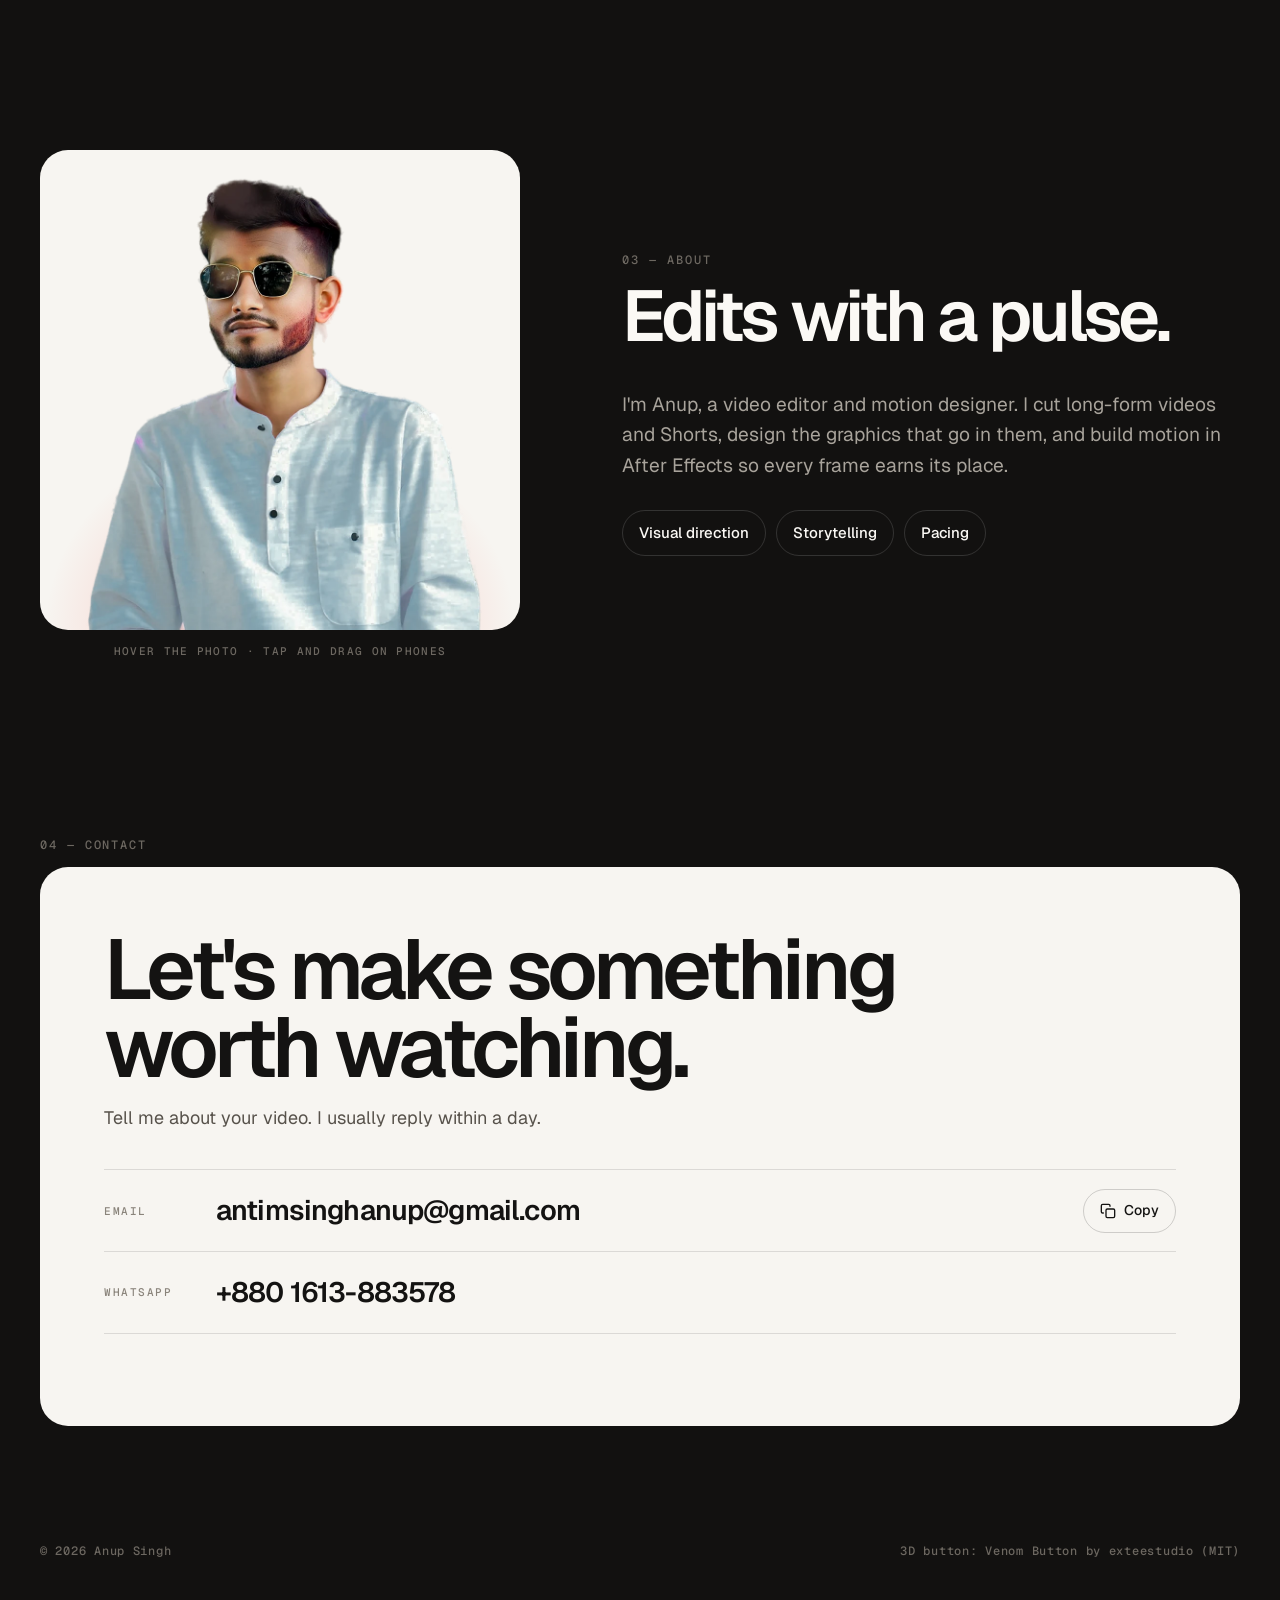
==== commit 81f0754b: "Add Anup's photo, details and videos; colour tool logos; new skills strip; always-on 3D collab butto" ====
--- a/index.html
+++ b/index.html
@@ -3,12 +3,12 @@
 <head>
   <meta charset="utf-8" />
   <meta name="viewport" content="width=device-width, initial-scale=1" />
-  <title>Brazil Singh · Video Editor & Motion Designer</title>
+  <title>Anup Singh · Video Editor & Motion Designer</title>
   <meta name="description" content="Video editor, motion designer and After Effects designer. Long-form edits, Shorts, motion graphics and design." />
   <meta name="theme-color" content="#121110" />
   <link rel="preconnect" href="https://fonts.googleapis.com" />
   <link rel="preconnect" href="https://fonts.gstatic.com" crossorigin />
-  <link href="https://fonts.googleapis.com/css2?family=Geist:wght@400;500;600;700&family=Geist+Mono:wght@400;500&display=swap" rel="stylesheet" />
+  <link href="https://fonts.googleapis.com/css2?family=Geist:wght@400;500;600;700&family=Geist+Mono:wght@400;500&family=Instrument+Serif:ital@1&display=swap" rel="stylesheet" />
   <link rel="stylesheet" href="style.css" />
 </head>
 <body>
--- a/style.css
+++ b/style.css
@@ -85,7 +85,9 @@
 .btn--ghost { border: 1px solid var(--line-2); color: var(--text); }
 .btn--ghost:hover { border-color: rgba(255,255,255,.3); background: rgba(255,255,255,.04); }
 .tools { list-style: none; display: flex; flex-wrap: wrap; gap: 8px; padding: 0; margin: 36px 0 0; }
-.tools li { min-width: 40px; height: 40px; padding: 0 10px; display: grid; place-items: center; border-radius: 10px; background: var(--panel); border: 1px solid var(--line); font: 600 13px var(--mono); color: var(--text); }
+.tool { width: 40px; height: 40px; border-radius: 9px; transition: transform .25s var(--ease), box-shadow .25s; }
+.tool svg { width: 100%; height: 100%; display: block; }
+.tool:hover { transform: translateY(-3px); box-shadow: 0 10px 22px -10px rgba(0,0,0,.8); }
 
 /* ID card stage (hangs from the top of the hero) */
 .hero__card { position: absolute; top: 0; right: 0; width: 44%; height: 100%; }
@@ -123,11 +125,20 @@
 .card__holo { position: absolute; inset: 0; pointer-events: none; border-radius: inherit; mix-blend-mode: color-dodge; opacity: .55; background: linear-gradient(115deg, transparent 20%, rgba(255,0,128,.25) 35%, rgba(0,220,255,.28) 45%, rgba(255,230,0,.22) 55%, transparent 70%); background-size: 250% 250%; background-position: var(--gx, 50%) var(--gy, 50%); }
 
 /* ===== Skills strip ===== */
-.strip { overflow: hidden; border-block: 1px solid var(--line); padding: 22px 0; }
-.strip__track { display: flex; width: max-content; animation: marquee 32s linear infinite; }
-.strip__track span { display: inline-flex; align-items: center; gap: 28px; padding-right: 28px; font-size: clamp(22px, 3vw, 36px); font-weight: 600; letter-spacing: -0.04em; white-space: nowrap; }
-.strip__track span::after { content: ""; width: 8px; height: 8px; border-radius: 50%; background: var(--accent); }
-@keyframes marquee { to { transform: translateX(-50%); } }
+.strip {
+  overflow: hidden; border-block: 1px solid var(--line); padding: 18px 0;
+  -webkit-mask-image: linear-gradient(90deg, transparent, #000 10%, #000 90%, transparent);
+          mask-image: linear-gradient(90deg, transparent, #000 10%, #000 90%, transparent);
+}
+.strip__track { display: flex; width: max-content; animation: marquee 38s linear infinite; will-change: transform; }
+.strip:hover .strip__track { animation-play-state: paused; }
+.strip__group { display: flex; align-items: center; gap: 22px; padding-right: 22px; flex: none; }
+.strip__word { font-size: 17px; font-weight: 500; letter-spacing: -0.01em; color: var(--body); white-space: nowrap; transition: color .3s; }
+.strip__word--alt { font-family: "Instrument Serif", Georgia, serif; font-style: italic; font-weight: 400; font-size: 20px; letter-spacing: 0; color: var(--text); }
+.strip__word:hover { color: var(--accent); }
+.strip__star { width: 10px; height: 10px; flex: none; fill: var(--accent); animation: spin 6s linear infinite; }
+@keyframes marquee { to { transform: translateX(-25%); } }
+@keyframes spin { to { transform: rotate(360deg); } }
 
 /* ===== Sections ===== */
 .section { padding-block: var(--pad); }
@@ -275,6 +286,7 @@
   .timeline { padding: 12px; }
   .track { height: 32px; }
   .clip { font-size: 9px; padding: 0 5px; }
+  .strip__word { font-size: 15px; } .strip__word--alt { font-size: 18px; }
   .crow { flex-wrap: wrap; gap: 6px 12px; }
   .crow__k { width: 100%; }
   .venom-hit { height: 52px; font-size: 17px; padding: 0 24px; }
@@ -284,6 +296,6 @@
 @media (prefers-reduced-motion: reduce) {
   html { scroll-behavior: auto; }
   *, *::before, *::after { animation-duration: .01ms !important; animation-iteration-count: 1 !important; transition-duration: .01ms !important; }
-  .strip__track { animation: none; }
+  .strip__track, .strip__star { animation: none; }
   .timeline { --tilt: 0deg !important; --tscale: 1 !important; }
 }
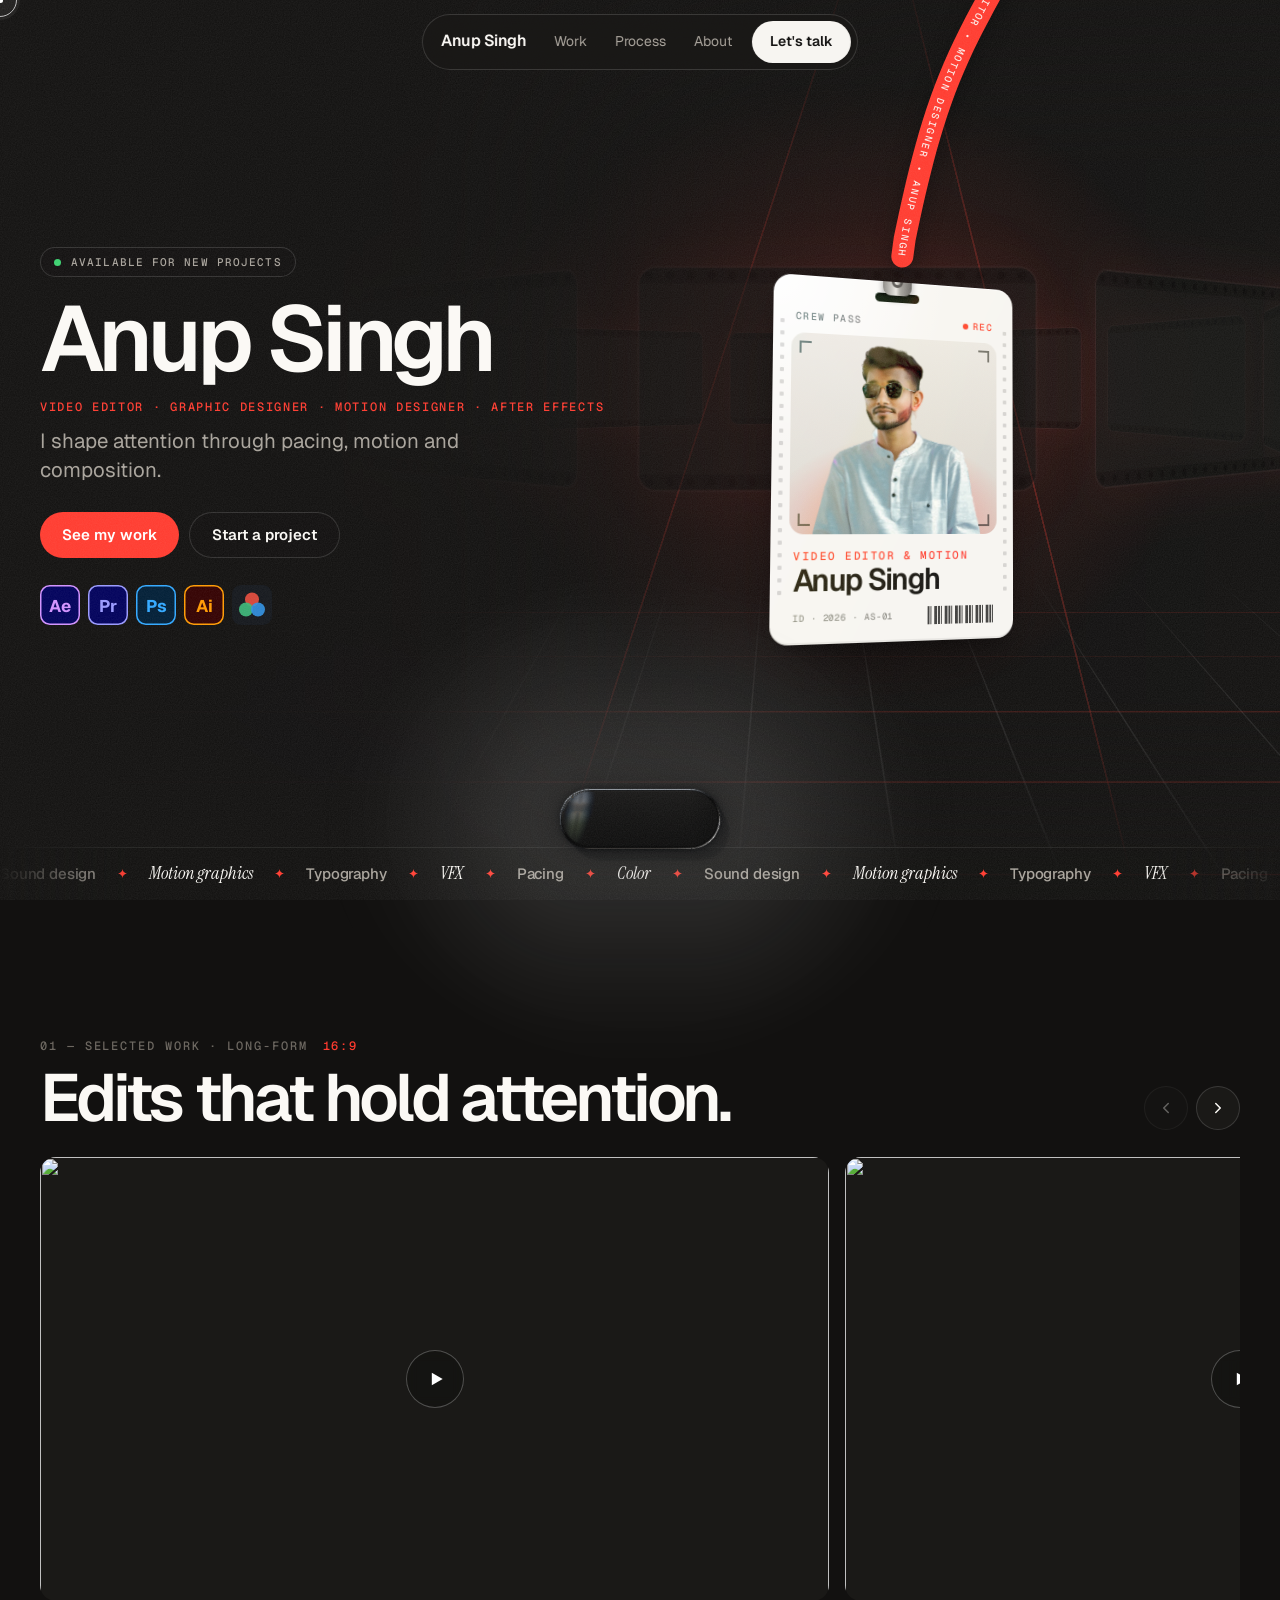
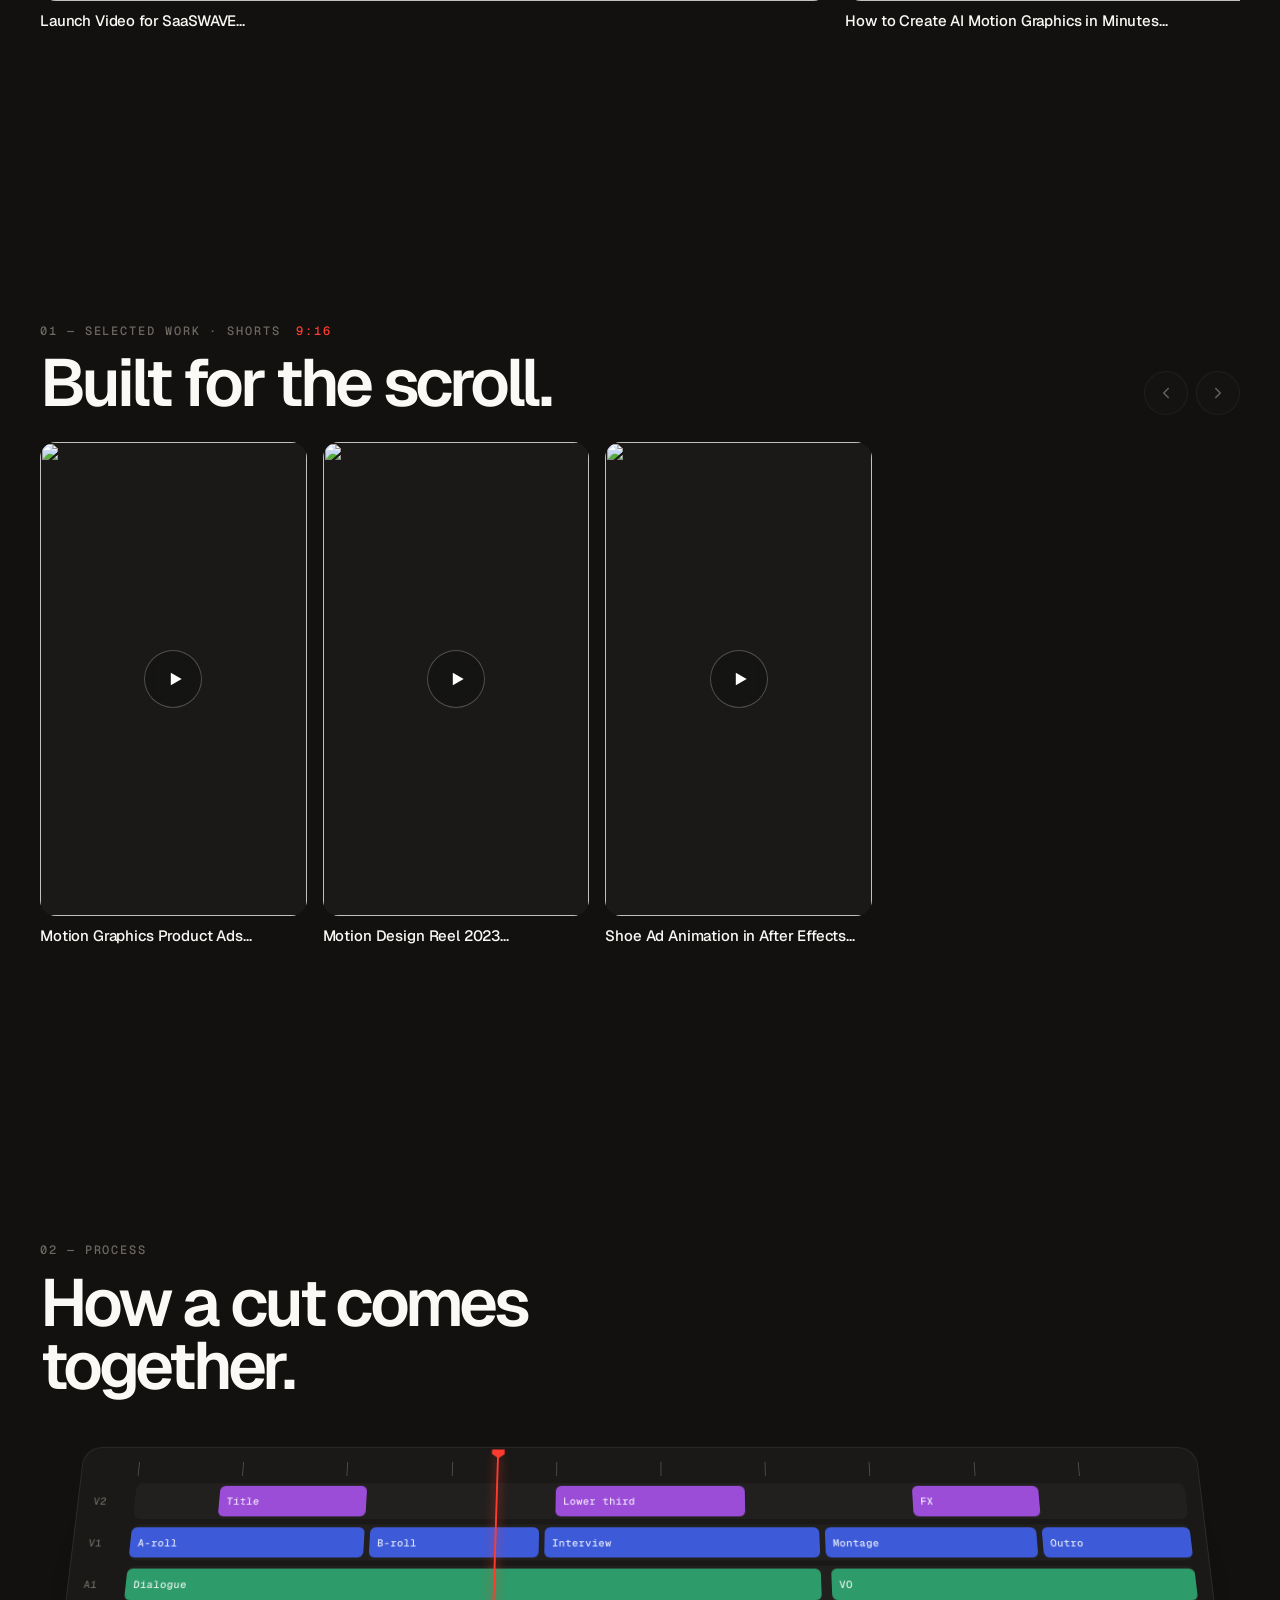
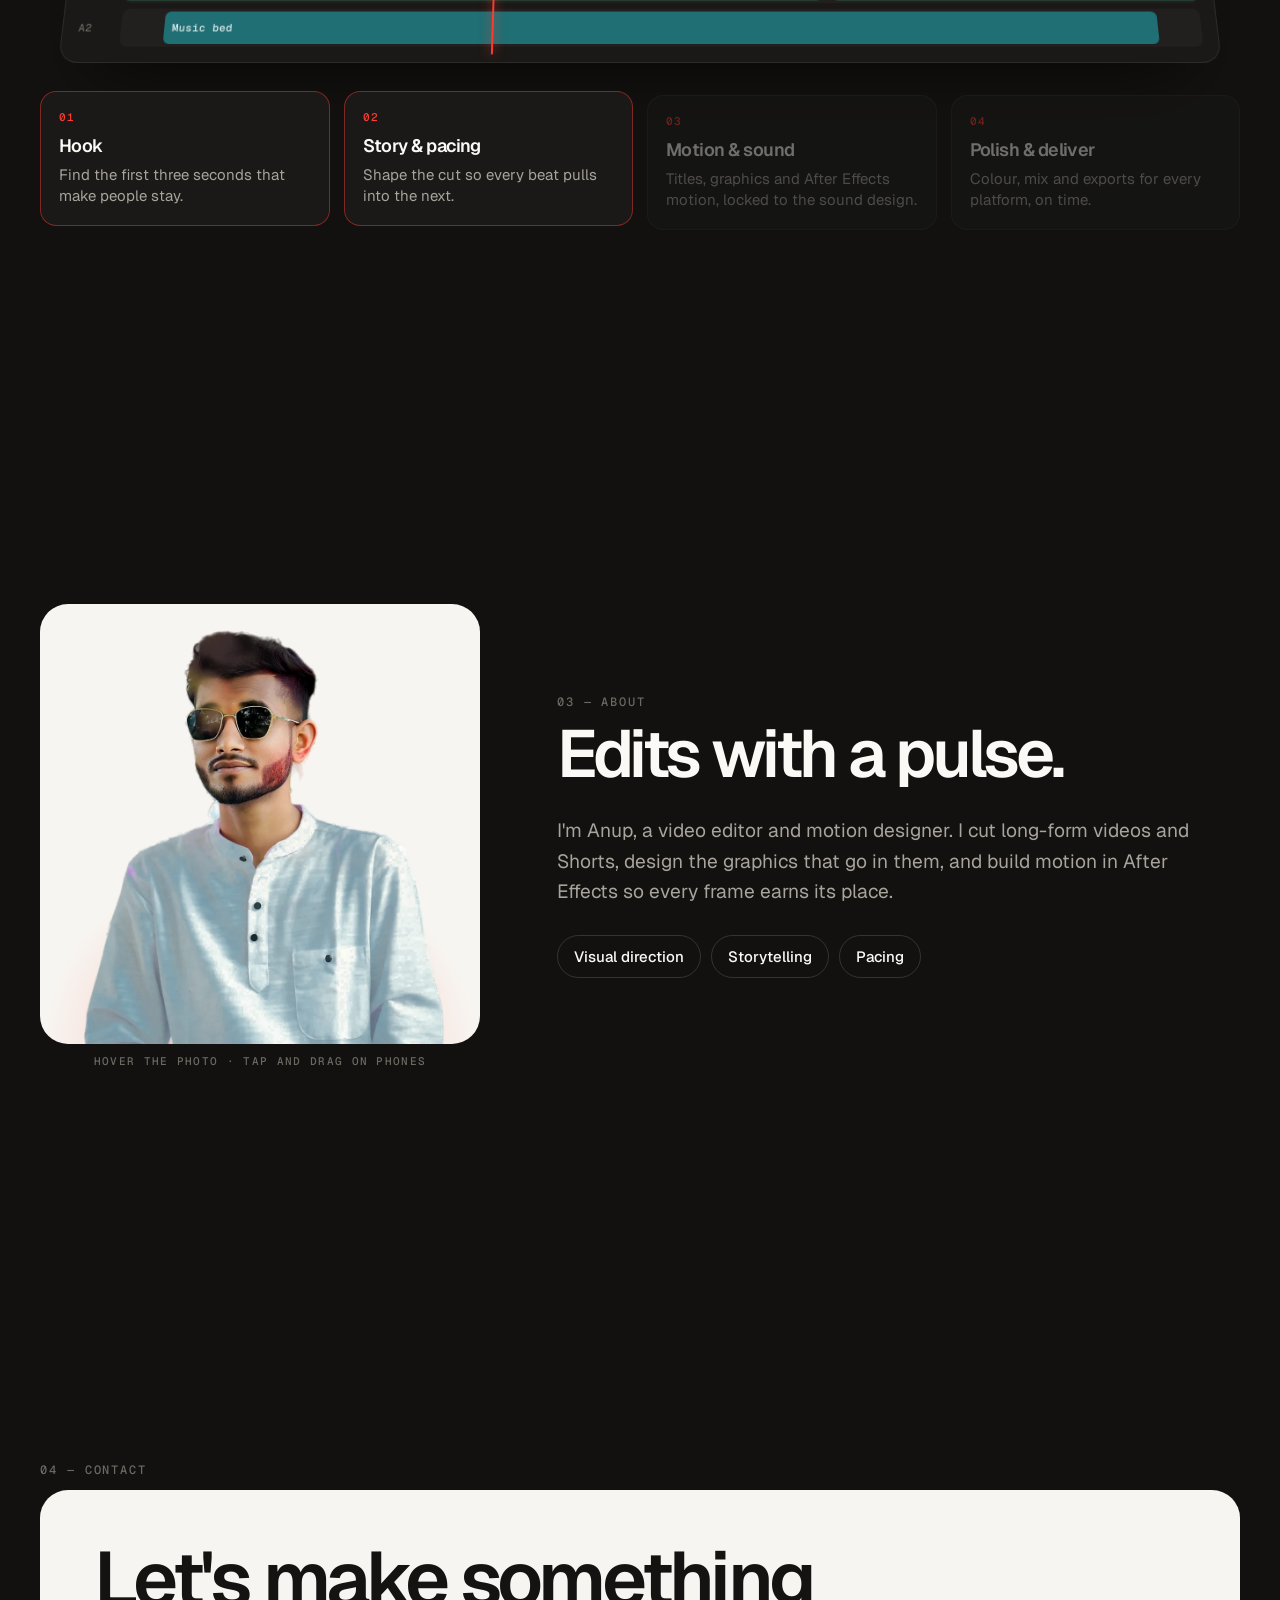
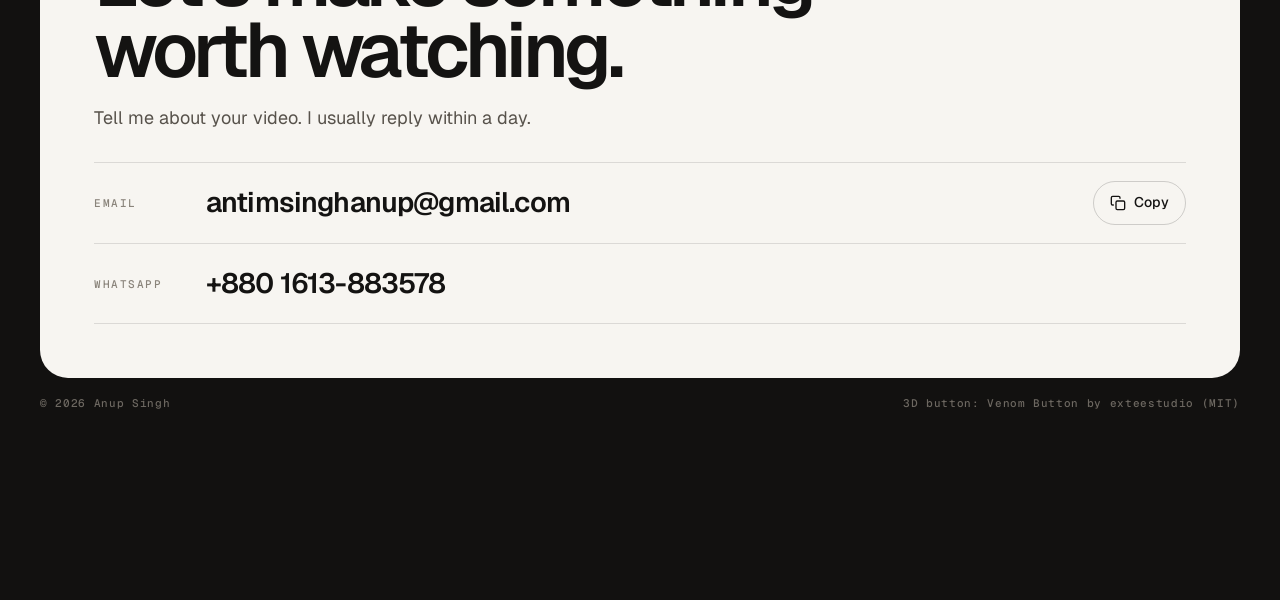
==== commit db1609f1: "One-screen sections, 3D hero background, mobile layout, Venom photo, Shorts thumbnail fix Co-Authore" ====
--- a/index.html
+++ b/index.html
@@ -2,12 +2,13 @@
 <html lang="en">
 <head>
   <meta charset="utf-8" />
-  <meta name="viewport" content="width=device-width, initial-scale=1" />
+  <meta name="viewport" content="width=device-width, initial-scale=1, viewport-fit=cover" />
   <title>Anup Singh · Video Editor & Motion Designer</title>
   <meta name="description" content="Video editor, motion designer and After Effects designer. Long-form edits, Shorts, motion graphics and design." />
   <meta name="theme-color" content="#121110" />
   <link rel="preconnect" href="https://fonts.googleapis.com" />
   <link rel="preconnect" href="https://fonts.gstatic.com" crossorigin />
+  <link rel="preconnect" href="https://i.ytimg.com" />
   <link href="https://fonts.googleapis.com/css2?family=Geist:wght@400;500;600;700&family=Geist+Mono:wght@400;500&family=Instrument+Serif:ital@1&display=swap" rel="stylesheet" />
   <link rel="stylesheet" href="style.css" />
 </head>
@@ -34,17 +35,30 @@
 
   <main id="top">
     <!-- HERO -->
-    <section class="hero">
-      <div class="hero__text">
-        <p class="badge"><i></i>Available for new projects</p>
-        <h1 class="hero__name" data-c="name"></h1>
-        <p class="hero__roles" data-c="roles"></p>
-        <p class="hero__tagline" data-c="tagline"></p>
-        <div class="hero__ctas">
-          <a class="btn btn--primary" href="#work">See my work</a>
-          <a class="btn btn--ghost" href="#contact">Start a project</a>
+    <section class="hero" id="intro">
+      <!-- 3D background: perspective floor, rotating ring of film frames, light beams -->
+      <div class="scene" id="scene" aria-hidden="true">
+        <div class="scene__glow"></div>
+        <div class="scene__cam" id="sceneCam">
+          <div class="scene__floor"><div class="scene__grid"></div></div>
+          <div class="scene__ring" id="ring3d"></div>
+          <div class="scene__beam b1"></div><div class="scene__beam b2"></div>
         </div>
-        <ul class="tools" id="tools" aria-label="Software I use"></ul>
+        <div class="scene__fade"></div>
+      </div>
+
+      <div class="hero__inner">
+        <div class="hero__text">
+          <p class="badge"><i></i>Available for new projects</p>
+          <h1 class="hero__name" data-c="name"></h1>
+          <p class="hero__roles" data-c="roles"></p>
+          <p class="hero__tagline" data-c="tagline"></p>
+          <div class="hero__ctas">
+            <a class="btn btn--primary" href="#work">See my work</a>
+            <a class="btn btn--ghost" href="#contact">Start a project</a>
+          </div>
+          <ul class="tools" id="tools" aria-label="Software I use"></ul>
+        </div>
       </div>
 
       <div class="hero__card" id="stage">
@@ -70,30 +84,38 @@
         </div>
         <p class="hint" id="hint" aria-hidden="true">Grab the card ↑</p>
       </div>
+
+      <!-- SKILLS STRIP (bottom of the hero screen) -->
+      <div class="strip" aria-label="Skills">
+        <div class="strip__track" id="strip"></div>
+      </div>
     </section>
 
-    <!-- SKILLS STRIP -->
-    <div class="strip" aria-label="Skills">
-      <div class="strip__track" id="strip"></div>
-    </div>
-
-    <!-- 01 WORK -->
+    <!-- 01 WORK: long-form -->
     <section class="section" id="work">
       <div class="wrap">
-        <p class="label">01 — Selected work</p>
-        <h2 class="h2">Edits that hold attention.</h2>
-
-        <div class="rail-head">
-          <h3 class="h3">Long-form <span>16:9</span></h3>
+        <div class="sec-head">
+          <div>
+            <p class="label">01 — Selected work · Long-form <span class="label__tag">16:9</span></p>
+            <h2 class="h2">Edits that hold attention.</h2>
+          </div>
           <div class="rail-arrows">
             <button class="arrow" type="button" data-rail="long" data-dir="-1" aria-label="Previous long-form videos"><svg viewBox="0 0 24 24" aria-hidden="true"><path d="M15 18l-6-6 6-6"/></svg></button>
             <button class="arrow" type="button" data-rail="long" data-dir="1" aria-label="Next long-form videos"><svg viewBox="0 0 24 24" aria-hidden="true"><path d="M9 18l6-6-6-6"/></svg></button>
           </div>
         </div>
         <div class="rail rail--long" id="rail-long"></div>
+      </div>
+    </section>
 
-        <div class="rail-head">
-          <h3 class="h3">Shorts <span>9:16</span></h3>
+    <!-- 01 WORK: shorts -->
+    <section class="section" id="shorts">
+      <div class="wrap">
+        <div class="sec-head">
+          <div>
+            <p class="label">01 — Selected work · Shorts <span class="label__tag">9:16</span></p>
+            <h2 class="h2">Built for the scroll.</h2>
+          </div>
           <div class="rail-arrows">
             <button class="arrow" type="button" data-rail="short" data-dir="-1" aria-label="Previous shorts"><svg viewBox="0 0 24 24" aria-hidden="true"><path d="M15 18l-6-6 6-6"/></svg></button>
             <button class="arrow" type="button" data-rail="short" data-dir="1" aria-label="Next shorts"><svg viewBox="0 0 24 24" aria-hidden="true"><path d="M9 18l6-6-6-6"/></svg></button>
@@ -150,16 +172,14 @@
           <h2 class="contact__title">Let's make something worth watching.</h2>
           <p class="contact__sub" data-c="contactLine"></p>
           <div class="contact__rows" id="contactRows"></div>
-          <ul class="socials" id="socials" aria-label="Social links"></ul>
         </div>
+        <footer class="footer">
+          <span>© <span id="year"></span> <span data-c="name"></span></span>
+          <span>3D button: Venom Button by exteestudio (MIT)</span>
+        </footer>
       </div>
     </section>
   </main>
-
-  <footer class="footer wrap">
-    <span>© <span id="year"></span> <span data-c="name"></span></span>
-    <span>3D button: Venom Button by exteestudio (MIT)</span>
-  </footer>
 
   <!-- 3D "let's collab" goo button (loads last) -->
   <iframe class="venom-frame" id="venomFrame" title="Let's collab button" aria-hidden="true" tabindex="-1"></iframe>
--- a/style.css
+++ b/style.css
@@ -11,18 +11,22 @@
   --ink: #141312;
   --line: rgba(255, 255, 255, 0.08);
   --line-2: rgba(255, 255, 255, 0.14);
-  --pad: clamp(56px, 7vw, 104px);
   --max: 1200px;
   --ease: cubic-bezier(.2, .7, .2, 1);
   --sans: "Geist", system-ui, -apple-system, "Segoe UI", sans-serif;
   --mono: "Geist Mono", ui-monospace, "SFMono-Regular", Menlo, monospace;
+  --serif: "Instrument Serif", Georgia, serif;
+  /* every section is one screen: room for the nav on top and the floating pill at the bottom */
+  --collab-y: clamp(60px, 9vh, 96px);
+  --top-space: clamp(72px, 11vh, 104px);
+  --bottom-space: calc(var(--collab-y) + 46px);
 }
 
 * { box-sizing: border-box; }
 html { scroll-behavior: smooth; -webkit-text-size-adjust: 100%; }
 body {
   margin: 0; background: var(--bg); color: var(--text); font-family: var(--sans);
-  font-size: 16px; line-height: 1.6; overflow-x: hidden; -webkit-font-smoothing: antialiased;
+  font-size: 16px; line-height: 1.55; overflow-x: hidden; -webkit-font-smoothing: antialiased;
 }
 /* static film grain, 7% */
 body::after {
@@ -38,21 +42,15 @@
 .skip:focus { top: 16px; }
 
 /* ===== Loader ===== */
-.loader {
-  position: fixed; inset: 0; z-index: 150; display: grid; place-content: center; gap: 10px; justify-items: center;
-  background: var(--bg); font-family: var(--mono); transition: opacity .45s var(--ease), visibility .45s;
-}
+.loader { position: fixed; inset: 0; z-index: 150; display: grid; place-content: center; gap: 10px; justify-items: center; background: var(--bg); font-family: var(--mono); transition: opacity .45s var(--ease), visibility .45s; }
 .loader.done { opacity: 0; visibility: hidden; }
 .loader__rec { display: inline-flex; align-items: center; gap: 8px; color: var(--accent); font-size: 12px; letter-spacing: .2em; }
 .loader__rec i, .card__rec i, .badge i { width: 7px; height: 7px; border-radius: 50%; background: var(--accent); animation: blink 1.1s infinite; }
-.loader__tc { font-size: clamp(28px, 5vw, 48px); letter-spacing: .04em; color: var(--text); font-variant-numeric: tabular-nums; }
+.loader__tc { font-size: clamp(28px, 5vw, 48px); letter-spacing: .04em; font-variant-numeric: tabular-nums; }
 @keyframes blink { 50% { opacity: .2; } }
 
 /* ===== Progress + nav ===== */
-.progress {
-  position: fixed; left: 0; top: 0; height: 2px; width: 100%; z-index: 120; transform-origin: 0 50%; transform: scaleX(0);
-  background: linear-gradient(90deg, #ff3b2f, #ffb02f, #f5ff3b, #3bff8a, #3bc6ff, #7a5cff, #ff3bc8);
-}
+.progress { position: fixed; left: 0; top: 0; height: 2px; width: 100%; z-index: 120; transform-origin: 0 50%; transform: scaleX(0); background: linear-gradient(90deg, #ff3b2f, #ffb02f, #f5ff3b, #3bff8a, #3bc6ff, #7a5cff, #ff3bc8); }
 .nav {
   position: fixed; top: 14px; left: 50%; z-index: 100; transform: translateX(-50%);
   display: flex; align-items: center; gap: 6px; padding: 6px 6px 6px 18px; border-radius: 999px;
@@ -68,29 +66,67 @@
 .nav__cta { padding: 10px 18px; border-radius: 999px; background: var(--cream); color: var(--ink); text-decoration: none; font-weight: 600; font-size: 14px; white-space: nowrap; transition: transform .2s var(--ease); }
 .nav__cta:hover { transform: translateY(-1px); }
 
-/* ===== Hero ===== */
-.hero {
-  position: relative; min-height: 100svh; display: grid; grid-template-columns: 1.15fr .85fr; align-items: center;
-  width: min(var(--max), 100% - 32px); margin-inline: auto; padding: 120px 0 80px;
-}
-.badge { display: inline-flex; align-items: center; gap: 10px; margin: 0 0 22px; padding: 8px 14px; border-radius: 999px; border: 1px solid var(--line-2); font: 500 12px var(--mono); letter-spacing: .1em; text-transform: uppercase; color: var(--body); }
+/* ===== Hero: exactly one screen ===== */
+.hero { position: relative; height: 100svh; min-height: 520px; overflow: hidden; isolation: isolate; }
+.hero__inner {
+  position: relative; z-index: 2; height: 100%; width: min(var(--max), 100% - 32px); margin-inline: auto;
+  display: flex; align-items: center; padding: var(--top-space) 0 var(--bottom-space);
+}
+.hero__text { max-width: 600px; }
+.badge { display: inline-flex; align-items: center; gap: 10px; margin: 0; padding: 7px 13px; border-radius: 999px; border: 1px solid var(--line-2); background: rgba(18,17,16,.5); font: 500 11px var(--mono); letter-spacing: .1em; text-transform: uppercase; color: var(--body); }
 .badge i { background: #3bd16f; }
-.hero__name { margin: 0; font-size: clamp(56px, 10.5vw, 148px); font-weight: 600; letter-spacing: -0.055em; line-height: .9; }
-.hero__roles { margin: 22px 0 0; font: 500 13px var(--mono); letter-spacing: .14em; text-transform: uppercase; color: var(--accent); }
-.hero__tagline { margin: 12px 0 0; max-width: 34ch; font-size: clamp(18px, 1.7vw, 22px); line-height: 1.45; color: var(--body); }
-.hero__ctas { display: flex; flex-wrap: wrap; gap: 12px; margin-top: 32px; }
-.btn { display: inline-flex; align-items: center; justify-content: center; min-height: 48px; padding: 0 22px; border-radius: 999px; text-decoration: none; font-weight: 600; transition: transform .2s var(--ease), background .2s, border-color .2s; }
+.hero__name {
+  margin: clamp(10px, 2vh, 20px) 0 0; white-space: nowrap;
+  font-size: clamp(40px, min(7.2vw, 11.5vh), 104px); font-weight: 600; letter-spacing: -0.055em; line-height: .95;
+}
+.hero__roles { margin: clamp(10px, 1.8vh, 18px) 0 0; font: 500 clamp(10px, 1.5vh, 12px) var(--mono); letter-spacing: .14em; text-transform: uppercase; color: var(--accent); }
+.hero__tagline { margin: clamp(6px, 1.2vh, 12px) 0 0; max-width: 32ch; font-size: clamp(15px, min(1.6vw, 2.6vh), 21px); line-height: 1.45; color: var(--body); }
+.hero__ctas { display: flex; flex-wrap: wrap; gap: 10px; margin-top: clamp(14px, 3vh, 28px); }
+.btn { display: inline-flex; align-items: center; justify-content: center; min-height: 46px; padding: 0 22px; border-radius: 999px; text-decoration: none; font-weight: 600; font-size: 15px; transition: transform .2s var(--ease), background .2s, border-color .2s; }
 .btn:hover { transform: translateY(-2px); }
 .btn--primary { background: var(--accent); color: #fff; }
-.btn--ghost { border: 1px solid var(--line-2); color: var(--text); }
-.btn--ghost:hover { border-color: rgba(255,255,255,.3); background: rgba(255,255,255,.04); }
-.tools { list-style: none; display: flex; flex-wrap: wrap; gap: 8px; padding: 0; margin: 36px 0 0; }
-.tool { width: 40px; height: 40px; border-radius: 9px; transition: transform .25s var(--ease), box-shadow .25s; }
+.btn--ghost { border: 1px solid var(--line-2); color: var(--text); background: rgba(18,17,16,.4); }
+.btn--ghost:hover { border-color: rgba(255,255,255,.3); }
+.tools { list-style: none; display: flex; flex-wrap: wrap; gap: 8px; padding: 0; margin: clamp(14px, 3vh, 28px) 0 0; }
+.tool { width: clamp(34px, 5vh, 40px); height: clamp(34px, 5vh, 40px); border-radius: 9px; transition: transform .25s var(--ease), box-shadow .25s; }
 .tool svg { width: 100%; height: 100%; display: block; }
 .tool:hover { transform: translateY(-3px); box-shadow: 0 10px 22px -10px rgba(0,0,0,.8); }
 
-/* ID card stage (hangs from the top of the hero) */
-.hero__card { position: absolute; top: 0; right: 0; width: 44%; height: 100%; }
+/* ===== Hero 3D background ===== */
+.scene { position: absolute; inset: 0; z-index: 0; overflow: hidden; pointer-events: none; perspective: 1000px; perspective-origin: 62% 42%; }
+.scene__glow { position: absolute; inset: 0; background:
+  radial-gradient(40% 50% at 66% 44%, rgba(255,59,47,.22), transparent 70%),
+  radial-gradient(30% 35% at 20% 90%, rgba(122,92,255,.10), transparent 70%); animation: breathe 6s ease-in-out infinite alternate; }
+@keyframes breathe { to { opacity: .55; } }
+.scene__cam { position: absolute; inset: 0; transform-style: preserve-3d; transform: rotateX(var(--rx, 0deg)) rotateY(var(--ry, 0deg)); will-change: transform; }
+/* moving perspective floor */
+.scene__floor { position: absolute; left: -60%; width: 220%; top: 64%; height: 140%; transform-origin: 50% 0; transform: rotateX(80deg); overflow: hidden;
+  -webkit-mask-image: linear-gradient(180deg, transparent 0%, #000 22%, #000 60%, transparent 100%);
+          mask-image: linear-gradient(180deg, transparent 0%, #000 22%, #000 60%, transparent 100%); }
+.scene__grid { position: absolute; left: 0; right: 0; top: -90px; bottom: 0;
+  background-image: linear-gradient(rgba(255,59,47,.55) 1.5px, transparent 1.5px), linear-gradient(90deg, rgba(255,255,255,.12) 1px, transparent 1px);
+  background-size: 90px 90px; animation: floor 2.6s linear infinite; will-change: transform; }
+@keyframes floor { to { transform: translateY(90px); } }
+/* rotating ring of film frames */
+.scene__ring { position: absolute; left: 64%; top: 42%; width: 0; height: 0; transform-style: preserve-3d; animation: ring 48s linear infinite; }
+@keyframes ring { from { transform: rotateZ(-7deg) rotateX(-10deg) rotateY(0deg); } to { transform: rotateZ(-7deg) rotateX(-10deg) rotateY(-360deg); } }
+.frame3d { position: absolute; width: var(--fw, 230px); height: calc(var(--fw, 230px) * .5625); left: calc(var(--fw, 230px) / -2); top: calc(var(--fw, 230px) * -.28);
+  border-radius: 10px; overflow: hidden; background: #1a1917 center / cover no-repeat; opacity: .5;
+  transform: rotateY(var(--a)) translateZ(var(--r, 420px));
+  box-shadow: 0 0 0 1px rgba(255,255,255,.1), 0 0 40px rgba(255,59,47,.18); }
+.frame3d::before, .frame3d::after { content: ""; position: absolute; left: 0; right: 0; height: 9px; background: radial-gradient(circle, rgba(0,0,0,.75) 2px, transparent 2.6px) 0 50% / 12px 9px repeat-x, rgba(10,10,10,.65); }
+.frame3d::before { top: 0; } .frame3d::after { bottom: 0; }
+.scene__beam { position: absolute; top: -30%; width: 1.5px; height: 160%; background: linear-gradient(180deg, transparent, rgba(255,59,47,.7), transparent); opacity: .5; animation: beam 9s ease-in-out infinite alternate; }
+.b1 { left: 54%; transform: rotate(18deg); } .b2 { left: 80%; transform: rotate(-14deg); animation-delay: -4s; }
+@keyframes beam { from { translate: -120px 0; opacity: .15; } to { translate: 140px 0; opacity: .6; } }
+/* keeps the text side readable */
+.scene__fade { position: absolute; inset: 0; background:
+  linear-gradient(90deg, var(--bg) 0%, rgba(18,17,16,.94) 34%, rgba(18,17,16,.55) 50%, rgba(18,17,16,.15) 72%, rgba(18,17,16,.1) 100%),
+  linear-gradient(0deg, var(--bg) 0%, transparent 22%), linear-gradient(180deg, rgba(18,17,16,.6) 0%, transparent 18%); }
+.scene.paused *, .scene.paused { animation-play-state: paused !important; }
+
+/* ID card stage: hangs from the top of the hero, right side */
+.hero__card { position: absolute; z-index: 3; top: 0; right: 0; width: 44%; height: 100%; }
 .lanyard { position: absolute; inset: 0; width: 100%; height: 100%; overflow: visible; pointer-events: none; }
 .lanyard__strap { fill: none; stroke: var(--accent); stroke-width: 22; stroke-linecap: round; stroke-linejoin: round; filter: drop-shadow(0 6px 10px rgba(0,0,0,.35)); }
 .lanyard__text { font-family: var(--mono); font-size: 10px; font-weight: 500; letter-spacing: .18em; fill: rgba(251,249,245,.92); dominant-baseline: central; }
@@ -113,51 +149,52 @@
 .card__rec { display: inline-flex; align-items: center; gap: 5px; color: var(--accent); }
 .card__rec i { width: 6px; height: 6px; }
 .card__photo { position: relative; flex: 1; min-height: 0; border-radius: 14px; overflow: hidden; background: radial-gradient(90% 70% at 50% 100%, rgba(255,59,47,.55), transparent 70%), linear-gradient(180deg, #ece8e1, #d9d4cb); }
-.card__photo img { position: absolute; inset: 0; width: 100%; height: 100%; object-fit: cover; object-position: 50% 25%; pointer-events: none; }
+.card__photo img { position: absolute; inset: 0; width: 100%; height: 100%; object-fit: cover; object-position: 50% 22%; pointer-events: none; }
 .card__corner { position: absolute; width: 12px; height: 12px; border: 2px solid rgba(14,13,12,.55); }
 .tl { top: 8px; left: 8px; border-right: 0; border-bottom: 0; } .tr { top: 8px; right: 8px; border-left: 0; border-bottom: 0; }
 .bl { bottom: 8px; left: 8px; border-right: 0; border-top: 0; } .br { bottom: 8px; right: 8px; border-left: 0; border-top: 0; }
 .card__role { font: 500 11px var(--mono); letter-spacing: .14em; text-transform: uppercase; color: var(--accent); margin-top: 14px; padding: 0 4px; }
-.card__name { font-size: 32px; font-weight: 600; letter-spacing: -0.055em; line-height: 1; padding: 2px 4px 0; }
+.card__name { font-size: 30px; font-weight: 600; letter-spacing: -0.055em; line-height: 1; padding: 2px 4px 0; white-space: nowrap; }
 .card__foot { display: flex; align-items: center; justify-content: space-between; margin-top: 12px; padding: 0 4px; }
 .card__code { font: 500 9px var(--mono); letter-spacing: .1em; color: rgba(14,13,12,.45); }
 .card__bars { width: 70px; height: 18px; opacity: .8; background: repeating-linear-gradient(90deg, var(--ink) 0 2px, transparent 2px 3px, var(--ink) 3px 4px, transparent 4px 7px, var(--ink) 7px 10px, transparent 10px 11px); }
 .card__holo { position: absolute; inset: 0; pointer-events: none; border-radius: inherit; mix-blend-mode: color-dodge; opacity: .55; background: linear-gradient(115deg, transparent 20%, rgba(255,0,128,.25) 35%, rgba(0,220,255,.28) 45%, rgba(255,230,0,.22) 55%, transparent 70%); background-size: 250% 250%; background-position: var(--gx, 50%) var(--gy, 50%); }
 
-/* ===== Skills strip ===== */
+/* ===== Skills strip (between the hero and work) ===== */
 .strip {
-  overflow: hidden; border-block: 1px solid var(--line); padding: 18px 0;
+  position: absolute; z-index: 2; left: 0; right: 0; bottom: 0; overflow: hidden; border-top: 1px solid var(--line); padding: 12px 0; background: rgba(18,17,16,.55);
   -webkit-mask-image: linear-gradient(90deg, transparent, #000 10%, #000 90%, transparent);
           mask-image: linear-gradient(90deg, transparent, #000 10%, #000 90%, transparent);
 }
 .strip__track { display: flex; width: max-content; animation: marquee 38s linear infinite; will-change: transform; }
 .strip:hover .strip__track { animation-play-state: paused; }
 .strip__group { display: flex; align-items: center; gap: 22px; padding-right: 22px; flex: none; }
-.strip__word { font-size: 17px; font-weight: 500; letter-spacing: -0.01em; color: var(--body); white-space: nowrap; transition: color .3s; }
-.strip__word--alt { font-family: "Instrument Serif", Georgia, serif; font-style: italic; font-weight: 400; font-size: 20px; letter-spacing: 0; color: var(--text); }
+.strip__word { font-size: 15px; font-weight: 500; letter-spacing: -0.01em; color: var(--body); white-space: nowrap; transition: color .3s; }
+.strip__word--alt { font-family: var(--serif); font-style: italic; font-weight: 400; font-size: 18px; letter-spacing: 0; color: var(--text); }
 .strip__word:hover { color: var(--accent); }
-.strip__star { width: 10px; height: 10px; flex: none; fill: var(--accent); animation: spin 6s linear infinite; }
+.strip__star { width: 9px; height: 9px; flex: none; fill: var(--accent); animation: spin 6s linear infinite; }
 @keyframes marquee { to { transform: translateX(-25%); } }
 @keyframes spin { to { transform: rotate(360deg); } }
 
-/* ===== Sections ===== */
-.section { padding-block: var(--pad); }
-.label { margin: 0 0 14px; font: 500 12px var(--mono); letter-spacing: .16em; text-transform: uppercase; color: var(--muted); }
-.h2 { margin: 0 0 40px; font-size: clamp(36px, 5.6vw, 76px); font-weight: 600; letter-spacing: -0.055em; line-height: .95; max-width: 16ch; }
-.h3 { margin: 0; font-size: 20px; font-weight: 600; letter-spacing: -0.03em; }
-.h3 span { font: 500 12px var(--mono); color: var(--muted); margin-left: 8px; letter-spacing: .1em; }
-
-/* Work rails */
-.rail-head { display: flex; align-items: center; justify-content: space-between; margin: 28px 0 16px; }
-.rail-arrows { display: flex; gap: 8px; }
+/* ===== Sections: each one screen ===== */
+.section { min-height: 100svh; display: flex; align-items: center; padding: var(--top-space) 0 var(--bottom-space); }
+.section > .wrap { width: min(var(--max), 100% - 32px); }
+.label { margin: 0 0 clamp(8px, 1.4vh, 14px); font: 500 12px var(--mono); letter-spacing: .16em; text-transform: uppercase; color: var(--muted); }
+.label__tag { color: var(--accent); margin-left: 6px; }
+.h2 { margin: 0 0 clamp(16px, 3.4vh, 36px); font-size: clamp(30px, min(5.2vw, 7.6vh), 72px); font-weight: 600; letter-spacing: -0.055em; line-height: .95; max-width: 16ch; }
+.sec-head { display: flex; align-items: flex-end; justify-content: space-between; gap: 16px; }
+.sec-head .h2 { margin-bottom: clamp(16px, 3vh, 30px); }
+.rail-arrows { display: flex; gap: 8px; margin-bottom: clamp(16px, 3vh, 30px); flex: none; }
 .arrow { width: 44px; height: 44px; display: grid; place-items: center; border-radius: 50%; border: 1px solid var(--line-2); background: var(--panel); cursor: pointer; transition: background .2s, border-color .2s, opacity .2s; }
 .arrow:hover { border-color: rgba(255,255,255,.3); background: var(--panel-2); }
 .arrow:disabled { opacity: .35; cursor: default; }
 .arrow svg { width: 18px; height: 18px; fill: none; stroke: currentColor; stroke-width: 2; stroke-linecap: round; stroke-linejoin: round; }
+
+/* Work rails: card size follows the screen height so the whole block fits */
 .rail { display: grid; grid-auto-flow: column; gap: 16px; overflow-x: auto; scroll-snap-type: x mandatory; scrollbar-width: none; padding-bottom: 4px; overscroll-behavior-x: contain; }
 .rail::-webkit-scrollbar { display: none; }
-.rail--long { grid-auto-columns: calc((100% - 16px) / 1.6); }
-.rail--short { grid-auto-columns: calc((100% - 4 * 16px) / 4.4); }
+.rail--long { grid-auto-columns: min(calc((100% - 16px) / 1.5), calc((100svh - var(--top-space) - var(--bottom-space) - 190px) * 1.7778)); }
+.rail--short { grid-auto-columns: min(calc((100% - 48px) / 3.3), calc((100svh - var(--top-space) - var(--bottom-space) - 200px) * .5625)); }
 .vid { scroll-snap-align: start; margin: 0; }
 .vid__media { position: relative; display: block; width: 100%; border: 0; padding: 0; border-radius: 16px; overflow: hidden; background: var(--panel); cursor: pointer; }
 .rail--long .vid__media { aspect-ratio: 16 / 9; }
@@ -165,39 +202,36 @@
 .vid__media img { width: 100%; height: 100%; object-fit: cover; transition: transform .5s var(--ease); }
 .vid__media:hover img { transform: scale(1.04); }
 .vid__media iframe { position: absolute; inset: 0; width: 100%; height: 100%; border: 0; }
-.vid__play { position: absolute; left: 50%; top: 50%; width: 60px; height: 60px; margin: -30px 0 0 -30px; display: grid; place-items: center; border-radius: 50%; background: rgba(18,17,16,.6); border: 1px solid rgba(255,255,255,.25); -webkit-backdrop-filter: blur(6px); backdrop-filter: blur(6px); transition: transform .25s var(--ease), background .25s; }
+.vid__play { position: absolute; left: 50%; top: 50%; width: 58px; height: 58px; margin: -29px 0 0 -29px; display: grid; place-items: center; border-radius: 50%; background: rgba(18,17,16,.6); border: 1px solid rgba(255,255,255,.25); -webkit-backdrop-filter: blur(6px); backdrop-filter: blur(6px); transition: transform .25s var(--ease), background .25s; }
 .vid__media:hover .vid__play { transform: scale(1.08); background: var(--accent); }
 .vid__play svg { width: 20px; height: 20px; fill: #fff; margin-left: 3px; }
-.vid__ph { position: absolute; inset: 0; display: grid; place-content: center; text-align: center; gap: 6px; padding: 16px; background: radial-gradient(80% 60% at 50% 120%, rgba(255,59,47,.25), transparent 70%), repeating-linear-gradient(135deg, #1a1917 0 14px, #1d1c1a 14px 28px); color: var(--muted); font: 500 11px var(--mono); letter-spacing: .12em; text-transform: uppercase; }
-.vid figcaption { margin-top: 12px; font-size: 15px; font-weight: 500; color: var(--text); letter-spacing: -0.01em; }
-.vid figcaption small { display: block; font: 500 11px var(--mono); color: var(--muted); letter-spacing: .1em; text-transform: uppercase; margin-top: 2px; }
+.vid__ph { position: absolute; inset: 0; display: grid; place-content: center; text-align: center; gap: 6px; padding: 16px; background: repeating-linear-gradient(135deg, #1a1917 0 14px, #1d1c1a 14px 28px); color: var(--muted); font: 500 11px var(--mono); letter-spacing: .12em; text-transform: uppercase; }
+.vid figcaption { margin-top: 10px; font-size: 15px; font-weight: 500; color: var(--text); letter-spacing: -0.01em; line-height: 1.3; display: -webkit-box; -webkit-line-clamp: 1; -webkit-box-orient: vertical; overflow: hidden; }
+.vid figcaption small { display: block; font: 500 11px var(--mono); color: var(--muted); letter-spacing: .1em; text-transform: uppercase; margin-top: 3px; }
 
 /* Process timeline */
 .tl-stage { perspective: 1200px; }
-.timeline {
-  position: relative; padding: 18px; border-radius: 20px; background: var(--panel); border: 1px solid var(--line);
-  transform: rotateX(var(--tilt, 38deg)) scale(var(--tscale, .92)); transform-origin: 50% 100%; will-change: transform;
-  box-shadow: 0 40px 80px -40px rgba(0,0,0,.8);
-}
-.timeline__ruler { height: 18px; margin: 0 0 10px 44px; background: repeating-linear-gradient(90deg, rgba(255,255,255,.22) 0 1px, transparent 1px 10%), repeating-linear-gradient(90deg, rgba(255,255,255,.1) 0 1px, transparent 1px 2.5%); background-size: 100% 100%, 100% 50%; background-repeat: no-repeat; background-position: 0 0, 0 100%; }
-.track { display: flex; align-items: center; gap: 10px; height: 40px; }
+.timeline { position: relative; padding: clamp(10px, 1.8vh, 18px); border-radius: 20px; background: var(--panel); border: 1px solid var(--line);
+  transform: rotateX(var(--tilt, 38deg)) scale(var(--tscale, .92)); transform-origin: 50% 100%; will-change: transform; box-shadow: 0 40px 80px -40px rgba(0,0,0,.8); }
+.timeline__ruler { height: 16px; margin: 0 0 8px 44px; background: repeating-linear-gradient(90deg, rgba(255,255,255,.22) 0 1px, transparent 1px 10%); }
+.track { display: flex; align-items: center; gap: 10px; height: clamp(24px, 4.4vh, 40px); }
 .track + .track { margin-top: 6px; }
 .track__name { width: 34px; flex: none; font: 500 11px var(--mono); color: var(--muted); }
 .track__lane { position: relative; flex: 1; height: 100%; border-radius: 8px; background: rgba(255,255,255,.03); }
 .clip { position: absolute; top: 3px; bottom: 3px; border-radius: 6px; padding: 0 8px; display: flex; align-items: center; overflow: hidden; white-space: nowrap; font: 500 11px var(--mono); color: rgba(255,255,255,.88); }
 .c-v { background: #3d5bd9; } .c-gfx { background: #9b4dd8; } .c-a { background: #2e9b6a; } .c-m { background: #1f6f74; }
-.playhead { position: absolute; top: 10px; bottom: 10px; left: calc(62px + (100% - 80px) * var(--ph, 0)); width: 2px; background: var(--accent); box-shadow: 0 0 12px var(--accent); }
+.playhead { position: absolute; top: 8px; bottom: 8px; left: calc(62px + (100% - 80px) * var(--ph, 0)); width: 2px; background: var(--accent); box-shadow: 0 0 12px var(--accent); }
 .playhead span { position: absolute; top: -6px; left: -6px; width: 14px; height: 10px; background: var(--accent); clip-path: polygon(0 0, 100% 0, 100% 50%, 50% 100%, 0 50%); }
-.steps { list-style: none; padding: 0; margin: 40px 0 0; display: grid; grid-template-columns: repeat(4, 1fr); gap: 16px; counter-reset: s; }
-.steps li { padding: 20px; border-radius: 16px; border: 1px solid var(--line); background: var(--panel); opacity: .4; transition: opacity .5s var(--ease), border-color .5s, transform .5s var(--ease); counter-increment: s; }
+.steps { list-style: none; padding: 0; margin: clamp(16px, 3.6vh, 36px) 0 0; display: grid; grid-template-columns: repeat(4, 1fr); gap: 14px; counter-reset: s; }
+.steps li { padding: clamp(12px, 2vh, 20px); border-radius: 16px; border: 1px solid var(--line); background: var(--panel); opacity: .4; transition: opacity .5s var(--ease), border-color .5s, transform .5s var(--ease); counter-increment: s; }
 .steps li.on { opacity: 1; border-color: rgba(255,59,47,.45); transform: translateY(-4px); }
-.steps li::before { content: "0" counter(s); display: block; font: 500 11px var(--mono); color: var(--accent); letter-spacing: .12em; margin-bottom: 10px; }
-.steps h3 { margin: 0 0 6px; font-size: 18px; font-weight: 600; letter-spacing: -0.03em; }
-.steps p { margin: 0; color: var(--body); font-size: 15px; line-height: 1.5; }
+.steps li::before { content: "0" counter(s); display: block; font: 500 11px var(--mono); color: var(--accent); letter-spacing: .12em; margin-bottom: 8px; }
+.steps h3 { margin: 0 0 4px; font-size: clamp(15px, 2.2vh, 18px); font-weight: 600; letter-spacing: -0.03em; }
+.steps p { margin: 0; color: var(--body); font-size: clamp(13px, 1.9vh, 15px); line-height: 1.45; }
 
 /* About + mask reveal */
-.about { display: grid; grid-template-columns: .9fr 1.1fr; gap: clamp(32px, 6vw, 88px); align-items: center; }
-.reveal { width: 100%; max-width: 480px; }
+.about { display: grid; grid-template-columns: auto 1fr; gap: clamp(28px, 6vw, 88px); align-items: center; }
+.reveal { width: min(440px, 100svh - var(--top-space) - var(--bottom-space) - 40px, 40vw); }
 .reveal__frame { position: relative; aspect-ratio: 1 / 1; border-radius: 28px; overflow: hidden; touch-action: none; background: radial-gradient(70% 60% at 50% 100%, rgba(255,59,47,.35), transparent 70%), var(--cream); }
 .reveal__frame img { position: absolute; inset: 0; width: 100%; height: 100%; object-fit: cover; object-position: 50% 100%; pointer-events: none; user-select: none; }
 .reveal__hero { position: absolute; inset: 0; --r: 0px; background: radial-gradient(70% 60% at 50% 100%, rgba(255,59,47,.35), transparent 70%), var(--cream);
@@ -205,35 +239,32 @@
           mask-image: radial-gradient(circle at var(--mx, 50%) var(--my, 50%), #000 calc(var(--r) - 2px), transparent var(--r)); }
 .reveal__ring { position: absolute; left: 0; top: 0; width: 0; height: 0; border-radius: 50%; pointer-events: none; border: 2px solid var(--accent); box-shadow: 0 0 0 6px rgba(255,59,47,.12); transform: translate(-50%, -50%); opacity: 0; transition: opacity .3s; }
 .reveal.active .reveal__ring { opacity: 1; }
-.reveal__hint { margin: 14px 0 0; text-align: center; color: var(--muted); font: 500 11px var(--mono); letter-spacing: .12em; text-transform: uppercase; }
-.about__bio { margin: 0; color: var(--body); font-size: clamp(17px, 1.5vw, 20px); line-height: 1.6; max-width: 52ch; }
-.pills { list-style: none; display: flex; flex-wrap: wrap; gap: 10px; padding: 0; margin: 28px 0 0; }
-.pills li { padding: 10px 16px; border-radius: 999px; border: 1px solid var(--line-2); font-weight: 500; font-size: 15px; }
+.reveal__hint { margin: 10px 0 0; text-align: center; color: var(--muted); font: 500 11px var(--mono); letter-spacing: .12em; text-transform: uppercase; }
+.about__bio { margin: 0; color: var(--body); font-size: clamp(15px, min(1.5vw, 2.5vh), 20px); line-height: 1.6; max-width: 52ch; }
+.pills { list-style: none; display: flex; flex-wrap: wrap; gap: 10px; padding: 0; margin: clamp(16px, 3vh, 28px) 0 0; }
+.pills li { padding: 9px 16px; border-radius: 999px; border: 1px solid var(--line-2); font-weight: 500; font-size: 15px; }
 
 /* Contact card */
-.contact { border-radius: 28px; padding: clamp(28px, 5vw, 64px); background: var(--cream); color: var(--ink); }
-.contact__title { margin: 0; font-size: clamp(40px, 6.6vw, 92px); font-weight: 600; letter-spacing: -0.055em; line-height: .92; max-width: 14ch; }
-.contact__sub { margin: 18px 0 0; color: #57524b; font-size: 18px; }
-.contact__rows { margin-top: 36px; border-top: 1px solid rgba(20,19,18,.12); }
-.crow { display: flex; align-items: center; gap: 16px; padding: 18px 0; border-bottom: 1px solid rgba(20,19,18,.12); }
+#contact { flex-direction: column; justify-content: center; }
+.contact { border-radius: 28px; padding: clamp(22px, min(5vw, 6vh), 60px); background: var(--cream); color: var(--ink); }
+.contact__title { margin: 0; font-size: clamp(32px, min(6vw, 9vh), 88px); font-weight: 600; letter-spacing: -0.055em; line-height: .92; max-width: 14ch; }
+.contact__sub { margin: clamp(10px, 2vh, 18px) 0 0; color: #57524b; font-size: clamp(15px, 2.2vh, 18px); }
+.contact__rows { margin-top: clamp(16px, 3.4vh, 36px); border-top: 1px solid rgba(20,19,18,.12); }
+.crow { display: flex; align-items: center; gap: 16px; padding: clamp(10px, 2vh, 18px) 0; border-bottom: 1px solid rgba(20,19,18,.12); }
 .crow__k { width: 96px; flex: none; font: 500 11px var(--mono); letter-spacing: .14em; text-transform: uppercase; color: #8a847b; }
-.crow__v { flex: 1; min-width: 0; font-size: clamp(18px, 2.4vw, 28px); font-weight: 600; letter-spacing: -0.03em; text-decoration: none; overflow-wrap: anywhere; }
+.crow__v { flex: 1; min-width: 0; font-size: clamp(17px, 2.4vw, 28px); font-weight: 600; letter-spacing: -0.03em; text-decoration: none; overflow-wrap: anywhere; }
 .crow__v:hover { color: var(--accent); }
 .crow__v.is-empty { color: #a49e95; font-weight: 500; font-size: 16px; letter-spacing: 0; }
-.copy { min-height: 44px; padding: 0 16px; border-radius: 999px; border: 1px solid rgba(20,19,18,.18); background: transparent; color: var(--ink); cursor: pointer; display: inline-flex; align-items: center; gap: 8px; font-weight: 500; font-size: 14px; transition: background .2s, color .2s; }
+.copy { min-height: 44px; padding: 0 16px; border-radius: 999px; border: 1px solid rgba(20,19,18,.18); background: transparent; color: var(--ink); cursor: pointer; display: inline-flex; align-items: center; gap: 8px; font-weight: 500; font-size: 14px; transition: background .2s, color .2s; flex: none; }
 .copy:hover { background: var(--ink); color: var(--cream); }
-.copy svg, .socials svg { width: 16px; height: 16px; fill: none; stroke: currentColor; stroke-width: 2; stroke-linecap: round; stroke-linejoin: round; }
-.socials { list-style: none; display: flex; flex-wrap: wrap; gap: 10px; padding: 0; margin: 28px 0 0; }
-.socials a { display: inline-flex; align-items: center; gap: 8px; min-height: 44px; padding: 0 18px; border-radius: 999px; background: var(--ink); color: var(--cream); text-decoration: none; font-weight: 500; transition: transform .2s var(--ease), background .2s; }
-.socials a:hover { transform: translateY(-2px); background: var(--accent); }
-
-.footer { display: flex; justify-content: space-between; flex-wrap: wrap; gap: 8px; padding: 28px 0 200px; color: var(--muted); font: 500 12px var(--mono); letter-spacing: .06em; }
+.copy svg { width: 16px; height: 16px; fill: none; stroke: currentColor; stroke-width: 2; stroke-linecap: round; stroke-linejoin: round; }
+.footer { display: flex; justify-content: space-between; flex-wrap: wrap; gap: 6px 16px; padding-top: 18px; color: var(--muted); font: 500 11px var(--mono); letter-spacing: .06em; }
 
 .toast { position: fixed; left: 50%; top: 24px; z-index: 160; transform: translate(-50%, -20px); opacity: 0; padding: 10px 18px; border-radius: 999px; background: var(--cream); color: var(--ink); font-weight: 600; font-size: 14px; pointer-events: none; transition: opacity .25s, transform .25s var(--ease); }
 .toast.show { opacity: 1; transform: translate(-50%, 0); }
 
 /* ===== 3D goo button ===== */
-:root { --collab-y: clamp(64px, 10vh, 104px); --venom-w: 680px; --venom-h: 560px; }
+:root { --venom-w: 680px; --venom-h: 560px; }
 .venom-frame {
   position: fixed; left: 50%; z-index: 70; width: min(var(--venom-w), 100vw); height: var(--venom-h);
   bottom: calc(var(--collab-y) - var(--venom-h) / 2); transform: translateX(-50%);
@@ -244,7 +275,7 @@
 html.goo-ready .venom-frame { opacity: 1; }
 .venom-hit {
   position: fixed; z-index: 71; left: 50%; bottom: var(--collab-y); transform: translate(-50%, 50%);
-  display: grid; place-items: center; height: 60px; padding: 0 30px; border-radius: 999px; text-decoration: none;
+  display: grid; place-items: center; height: 58px; padding: 0 30px; border-radius: 999px; text-decoration: none;
   color: #e9e9ea; font-weight: 700; font-size: 19px; letter-spacing: -0.03em; white-space: nowrap;
   background: radial-gradient(60% 50% at 50% 110%, rgba(255,255,255,.16), transparent 70%), linear-gradient(180deg, #3a3a3a 0%, #111 24%, #000 58%, #0b0b0b 82%, #262626 100%);
   box-shadow: inset 0 1.5px 1px rgba(255,255,255,.45), inset 0 -1.5px 1px rgba(255,255,255,.18), inset 0 0 0 1.5px #000, 0 0 0 1px rgba(251,249,245,.16), 0 16px 30px -10px rgba(0,0,0,.8);
@@ -265,37 +296,98 @@
 .cursor.hot .cursor__ring { width: 56px; height: 56px; margin: -28px 0 0 -28px; border-color: var(--accent); box-shadow: 0 0 18px rgba(255,59,47,.45); }
 .cursor.off { opacity: 0; }
 
-/* ===== Responsive ===== */
+/* ===== Short screens (laptops with small windows): tighten so each block still fits ===== */
+@media (max-height: 700px) and (min-width: 701px) {
+  :root { --top-space: 68px; }
+  .h2 { margin-bottom: 14px; }
+  .timeline { padding: 8px 10px; }
+  .timeline__ruler { display: none; }
+  .track { height: 22px; } .track + .track { margin-top: 4px; }
+  .steps { margin-top: 14px; }
+  .steps li { padding: 10px 12px; }
+  .steps li::before { margin-bottom: 4px; }
+  .steps h3 { font-size: 14px; }
+  .steps p { font-size: 12px; }
+  .contact { padding: 22px 28px; }
+  .contact__title { font-size: clamp(30px, min(6vw, 8vh), 88px); }
+  .crow { padding: 8px 0; }
+  .footer { padding-top: 10px; }
+}
+
+/* ===== Tablet ===== */
 @media (max-width: 960px) {
-  .hero { grid-template-columns: 1fr; padding-bottom: 0; min-height: auto; }
-  .hero__card { position: relative; width: 100%; height: 480px; margin-top: 8px; }
-  .hero__card::before { content: ""; position: absolute; top: -6px; left: 50%; width: 120px; height: 6px; margin-left: -60px; border-radius: 6px; background: var(--panel-2); }
-  .card { width: 210px; height: 300px; }
-  .card__name { font-size: 26px; }
-  .rail--long { grid-auto-columns: 86%; }
-  .rail--short { grid-auto-columns: 46%; }
+  .hero__text { max-width: 58%; }
+  .rail--short { grid-auto-columns: min(calc((100% - 32px) / 2.4), calc((100svh - var(--top-space) - var(--bottom-space) - 200px) * .5625)); }
   .steps { grid-template-columns: repeat(2, 1fr); }
-  .about { grid-template-columns: 1fr; }
-  .reveal { margin-inline: auto; }
-}
-@media (max-width: 640px) {
+}
+
+/* ===== Phone: hero = card on top, text at the bottom, all in one screen ===== */
+@media (max-width: 700px) {
+  :root { --collab-y: 52px; --top-space: 76px; --bottom-space: 96px; }
   .nav { padding-left: 14px; }
   .nav__links { display: none; }
-  .hero { padding-top: 104px; }
-  .steps { grid-template-columns: 1fr; }
-  .timeline { padding: 12px; }
-  .track { height: 32px; }
-  .clip { font-size: 9px; padding: 0 5px; }
-  .strip__word { font-size: 15px; } .strip__word--alt { font-size: 18px; }
-  .crow { flex-wrap: wrap; gap: 6px 12px; }
+  .hero { display: flex; flex-direction: column; min-height: 560px; }
+  .hero__card { position: relative; order: 1; width: 100%; height: auto; flex: 1 1 auto; min-height: 150px; }
+  .hero__inner { order: 2; height: auto; flex: none; padding: 0 0 calc(var(--bottom-space) + 40px); align-items: flex-end; }
+  .hero__text { max-width: none; }
+  .badge { font-size: 10px; padding: 6px 11px; }
+  .hero__name { font-size: clamp(36px, min(11.5vw, 7vh), 52px); margin-top: 10px; }
+  .hero__roles { font-size: 10px; letter-spacing: .1em; line-height: 1.6; }
+  .hero__tagline { font-size: 15px; }
+  .hero__ctas { margin-top: 14px; }
+  .btn { min-height: 44px; padding: 0 18px; font-size: 14px; }
+  .tools { margin-top: 14px; }
+  .tool { width: 34px; height: 34px; }
+  .scene { perspective-origin: 50% 24%; }
+  .scene__ring { left: 50%; top: 24%; }
+  .frame3d { --fw: 150px; --r: 250px; opacity: .4; }
+  .scene__floor { top: 40%; }
+  .scene__fade { background: linear-gradient(0deg, var(--bg) 0%, rgba(18,17,16,.92) 40%, rgba(18,17,16,.3) 70%, rgba(18,17,16,.5) 100%); }
+  .strip { padding: 9px 0; }
+  .strip__word { font-size: 13px; } .strip__word--alt { font-size: 16px; }
+
+  .h2 { font-size: clamp(28px, min(9vw, 6.2vh), 40px); }
+  .sec-head { align-items: flex-end; }
+  .rail-arrows .arrow { width: 40px; height: 40px; }
+  .rail--long { grid-auto-columns: 88%; }
+  .rail--short { grid-auto-columns: min(64%, calc((100svh - var(--top-space) - var(--bottom-space) - 190px) * .5625)); }
+  .vid figcaption { font-size: 14px; }
+
+  .timeline { padding: 10px; border-radius: 14px; }
+  .timeline__ruler { margin-left: 30px; height: 10px; }
+  .track { height: clamp(22px, 3.6vh, 30px); gap: 6px; }
+  .track__name { width: 24px; font-size: 9px; }
+  .clip { font-size: 8.5px; padding: 0 4px; }
+  .playhead { left: calc(42px + (100% - 54px) * var(--ph, 0)); }
+  .steps { grid-template-columns: 1fr 1fr; gap: 10px; }
+  .steps li { padding: 12px; border-radius: 12px; }
+  .steps h3 { font-size: 14px; }
+  .steps p { font-size: 12px; line-height: 1.4; }
+
+  .about { grid-template-columns: 1fr; gap: 18px; }
+  .reveal { width: min(76vw, 100svh - var(--top-space) - var(--bottom-space) - 300px); margin-inline: auto; }
+  .about__bio { font-size: 15px; }
+  .pills { margin-top: 14px; gap: 8px; }
+  .pills li { padding: 7px 13px; font-size: 13px; }
+
+  .contact { border-radius: 22px; }
+  .crow { flex-wrap: wrap; gap: 4px 12px; }
   .crow__k { width: 100%; }
-  .venom-hit { height: 52px; font-size: 17px; padding: 0 24px; }
+  .copy { min-height: 40px; }
+  .venom-hit { height: 50px; font-size: 17px; padding: 0 24px; }
+}
+/* small phones (e.g. iPhone SE): keep each block inside one screen */
+@media (max-width: 700px) and (max-height: 740px) {
+  .steps p { display: none; }
+  .steps li { padding: 10px 12px; }
+  .track { height: 20px; }
+  .timeline__ruler { display: none; }
 }
 @media (hover: none), (pointer: coarse) { .venom-frame { display: none; } }
 
 @media (prefers-reduced-motion: reduce) {
   html { scroll-behavior: auto; }
   *, *::before, *::after { animation-duration: .01ms !important; animation-iteration-count: 1 !important; transition-duration: .01ms !important; }
-  .strip__track, .strip__star { animation: none; }
+  .strip__track, .strip__star, .scene * { animation: none !important; }
   .timeline { --tilt: 0deg !important; --tscale: 1 !important; }
 }
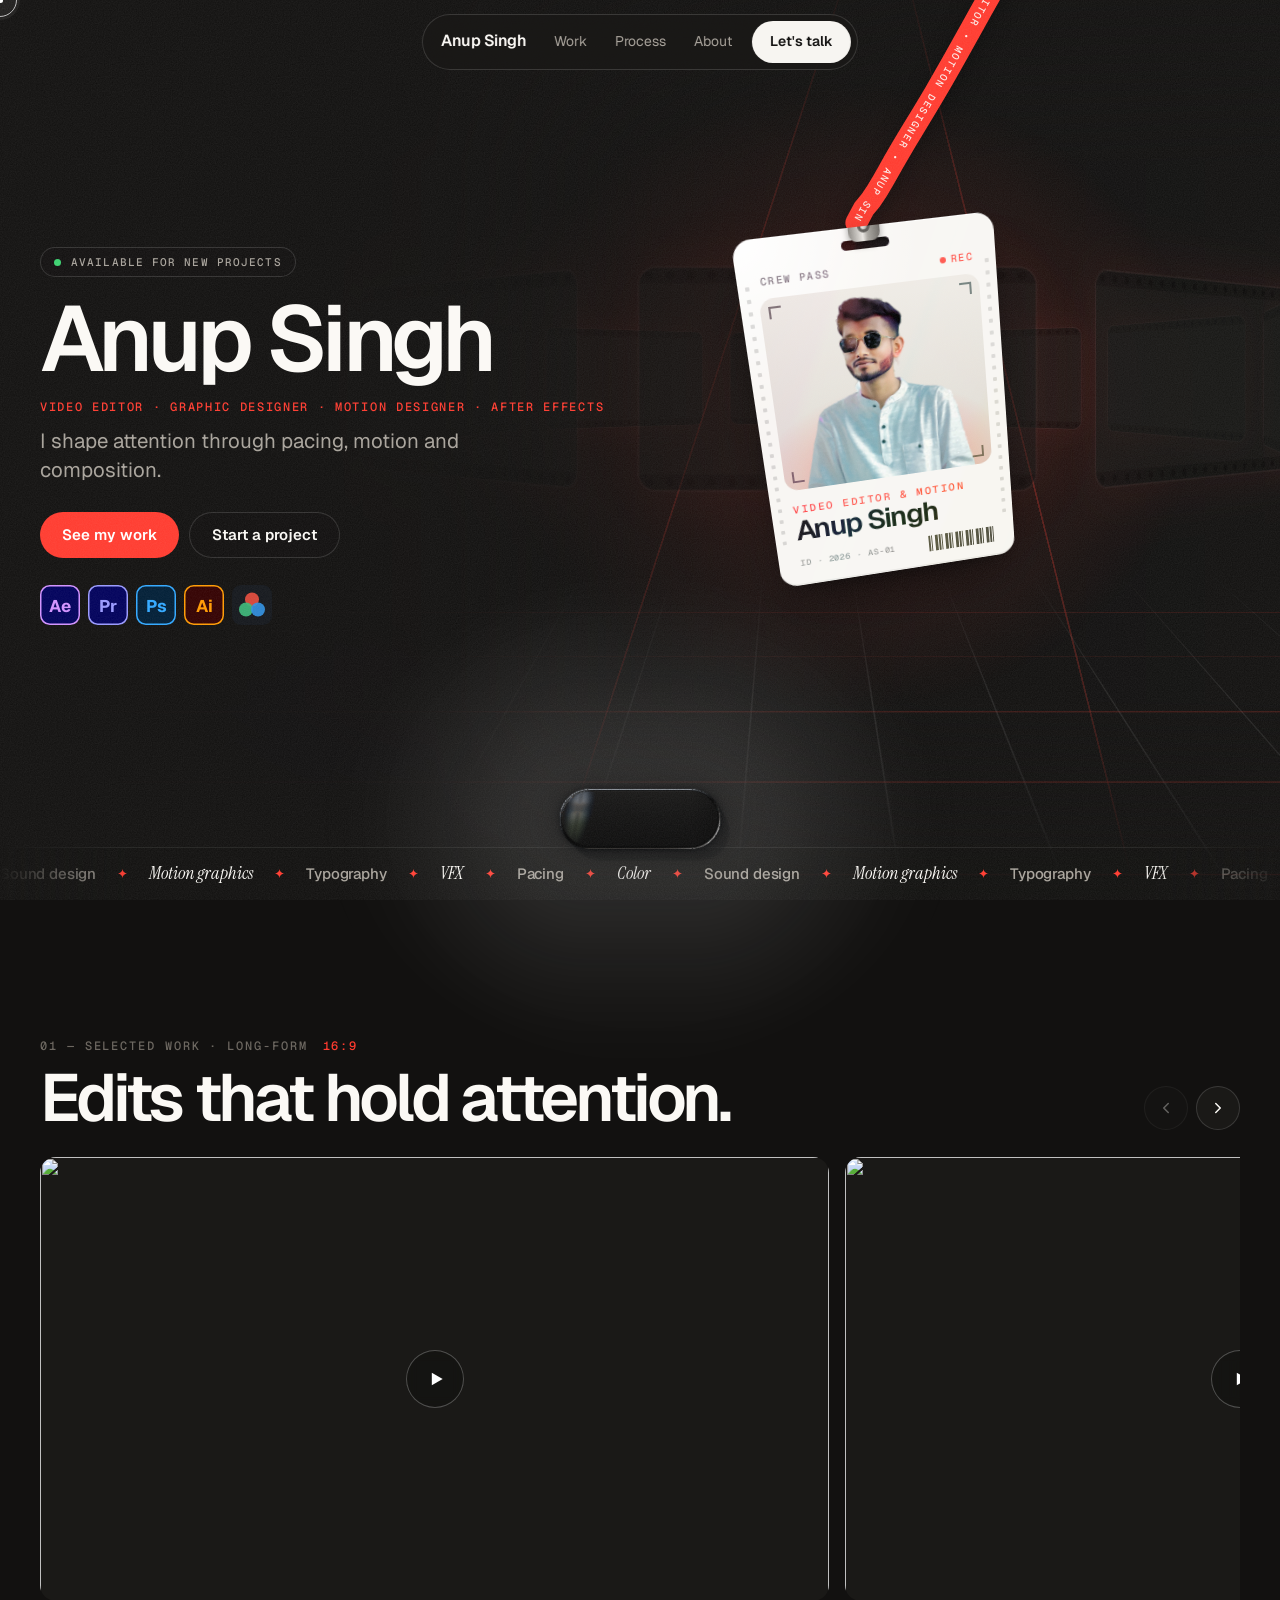
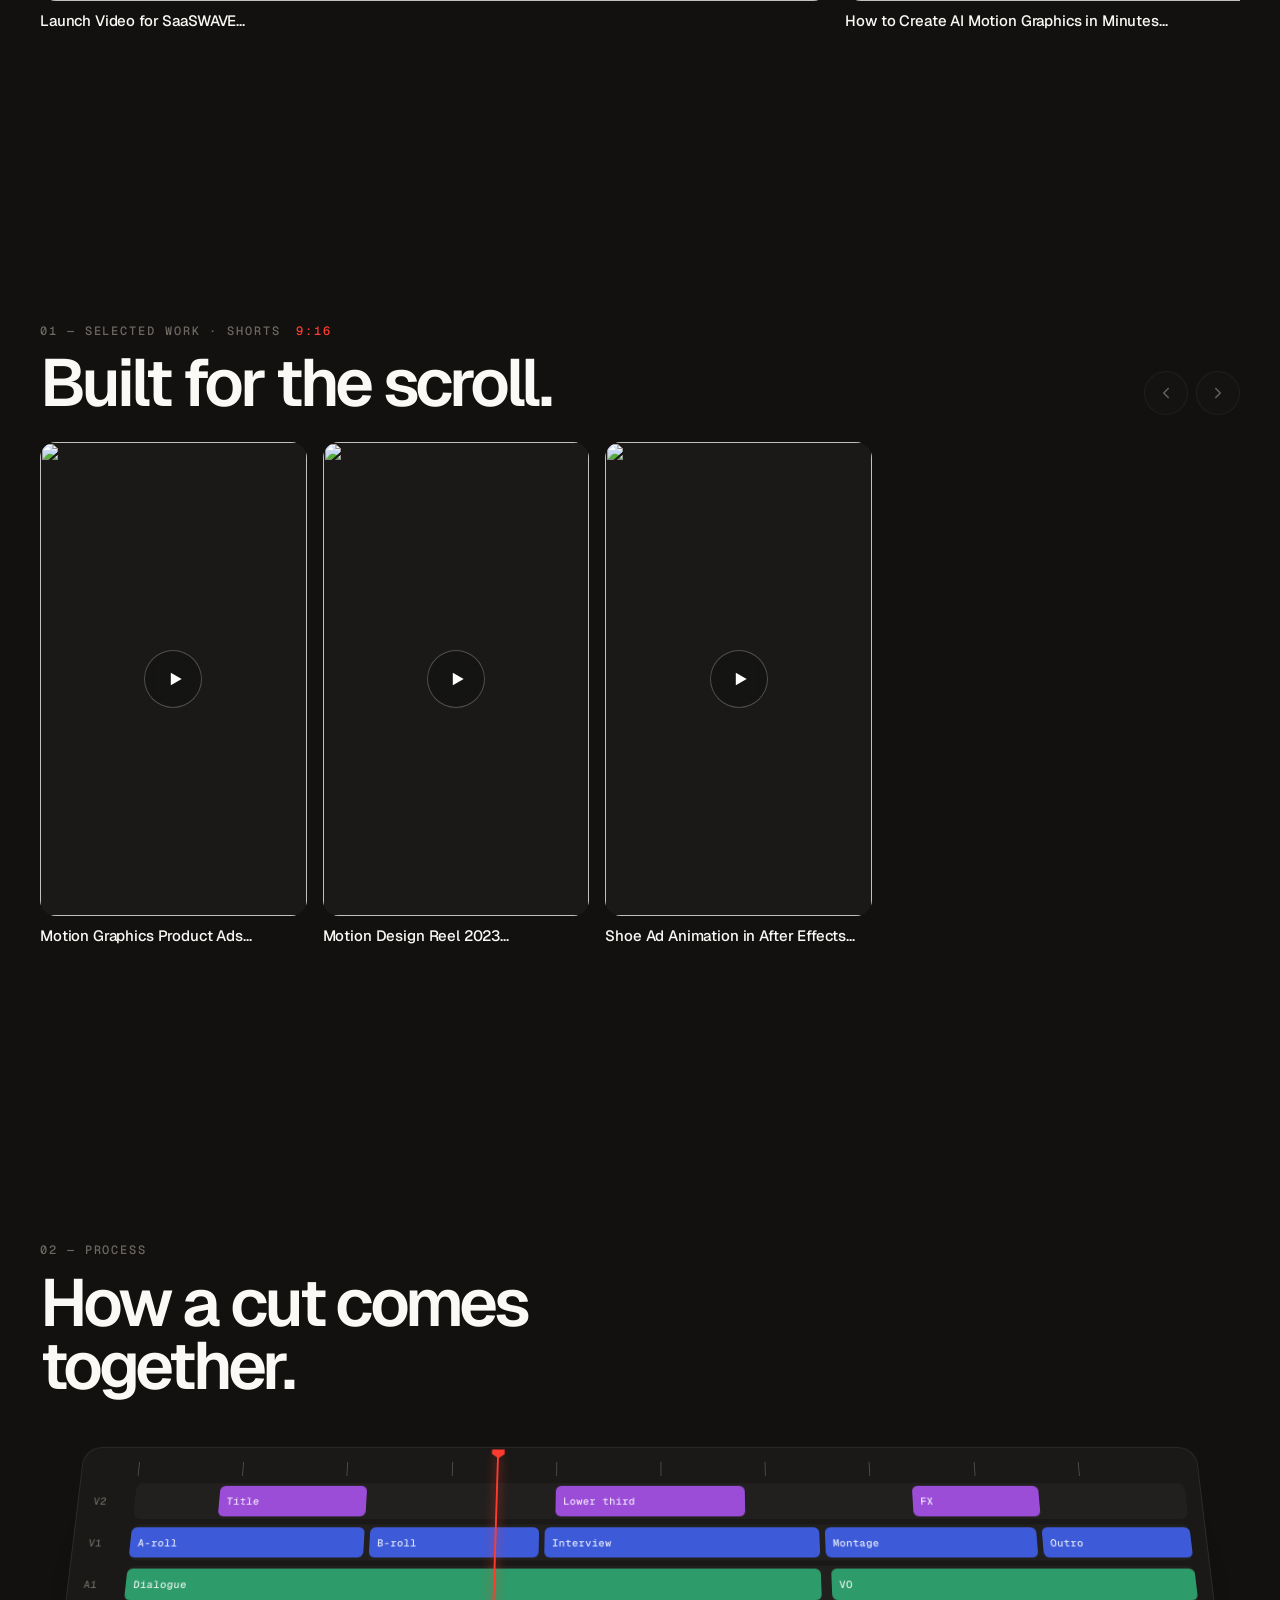
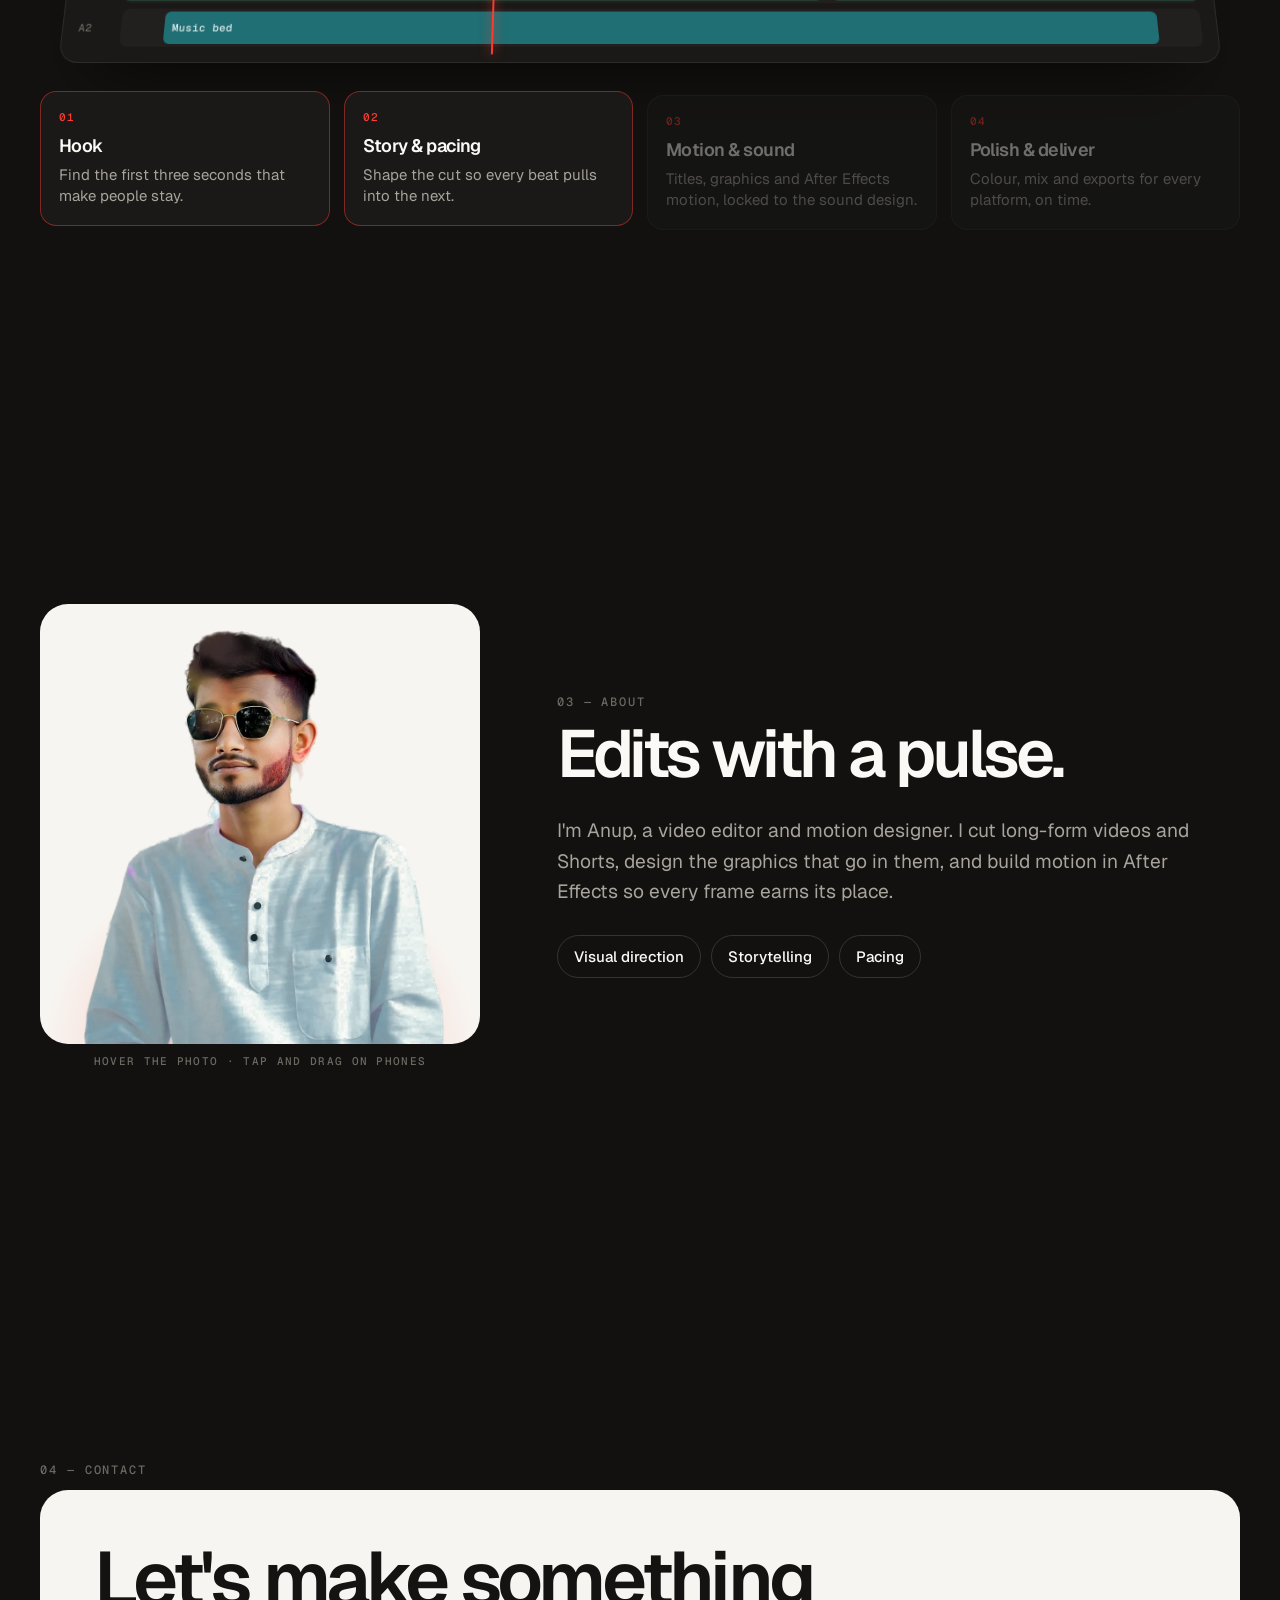
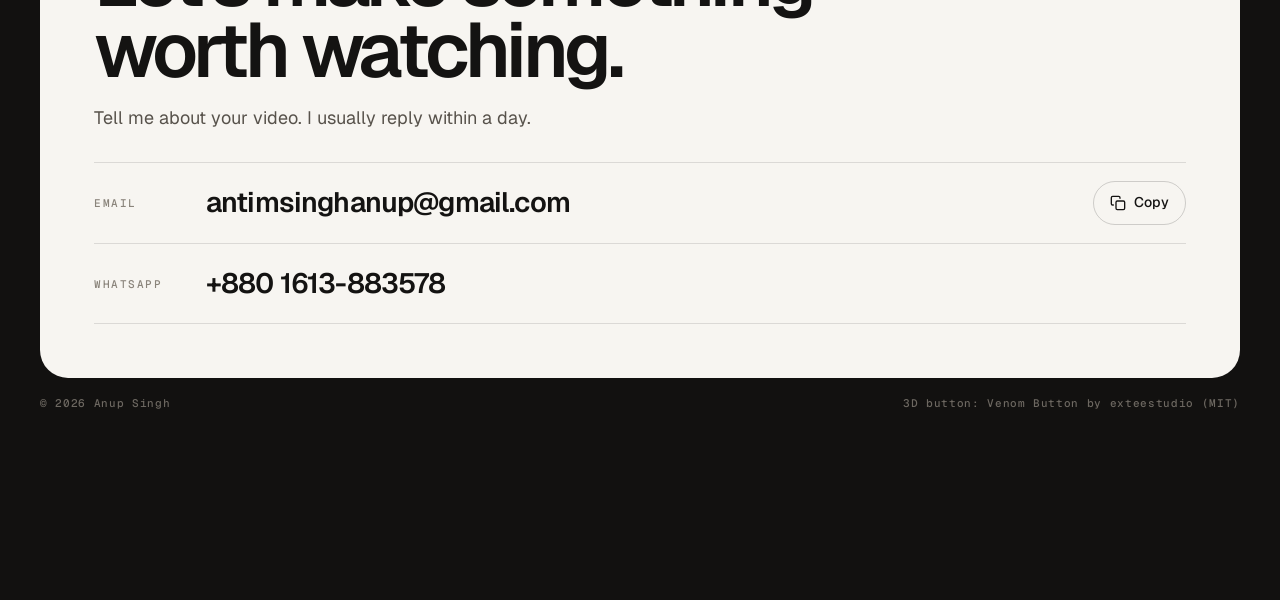
==== commit dbe73d34: "Add SEO, preview GIF, AI clone guide and MIT licence - SEO block in index.html: description, canonic" ====
--- a/index.html
+++ b/index.html
@@ -3,8 +3,112 @@
 <head>
   <meta charset="utf-8" />
   <meta name="viewport" content="width=device-width, initial-scale=1, viewport-fit=cover" />
-  <title>Anup Singh · Video Editor & Motion Designer</title>
-  <meta name="description" content="Video editor, motion designer and After Effects designer. Long-form edits, Shorts, motion graphics and design." />
+  <!-- SEO:START  (update these when you change the content in script.js) -->
+  <title>Anup Singh · Video Editor &amp; Motion Designer Portfolio</title>
+  <meta name="description" content="Anup Singh is a video editor and motion designer who edits long-form YouTube videos and Shorts, designs graphics and builds After Effects motion. See selected work and get in touch." />
+  <meta name="author" content="Anup Singh" />
+  <meta name="robots" content="index, follow, max-image-preview:large" />
+  <link rel="canonical" href="https://brazilsingh.github.io/motion-designer-website-portfolio-demo/" />
+  <link rel="icon" href="assets/favicon.svg" type="image/svg+xml" />
+  <meta property="og:type" content="profile" />
+  <meta property="og:site_name" content="Anup Singh" />
+  <meta property="og:title" content="Anup Singh · Video Editor &amp; Motion Designer Portfolio" />
+  <meta property="og:description" content="Anup Singh is a video editor and motion designer who edits long-form YouTube videos and Shorts, designs graphics and builds After Effects motion. See selected work and get in touch." />
+  <meta property="og:url" content="https://brazilsingh.github.io/motion-designer-website-portfolio-demo/" />
+  <meta property="og:image" content="https://brazilsingh.github.io/motion-designer-website-portfolio-demo/assets/og-image.jpg" />
+  <meta property="og:image:width" content="1200" />
+  <meta property="og:image:height" content="630" />
+  <meta property="og:image:alt" content="Anup Singh portfolio: name, roles and ID card on a dark 3D background" />
+  <meta name="twitter:card" content="summary_large_image" />
+  <meta name="twitter:title" content="Anup Singh · Video Editor &amp; Motion Designer Portfolio" />
+  <meta name="twitter:description" content="Anup Singh is a video editor and motion designer who edits long-form YouTube videos and Shorts, designs graphics and builds After Effects motion. See selected work and get in touch." />
+  <meta name="twitter:image" content="https://brazilsingh.github.io/motion-designer-website-portfolio-demo/assets/og-image.jpg" />
+  <script type="application/ld+json">
+{
+  "@context": "https://schema.org",
+  "@graph": [
+    {
+      "@type": "WebSite",
+      "@id": "https://brazilsingh.github.io/motion-designer-website-portfolio-demo/#website",
+      "url": "https://brazilsingh.github.io/motion-designer-website-portfolio-demo/",
+      "name": "Anup Singh · Video Editor & Motion Designer Portfolio",
+      "inLanguage": "en"
+    },
+    {
+      "@type": "ProfilePage",
+      "@id": "https://brazilsingh.github.io/motion-designer-website-portfolio-demo/#page",
+      "url": "https://brazilsingh.github.io/motion-designer-website-portfolio-demo/",
+      "name": "Anup Singh · Video Editor & Motion Designer Portfolio",
+      "description": "Anup Singh is a video editor and motion designer who edits long-form YouTube videos and Shorts, designs graphics and builds After Effects motion. See selected work and get in touch.",
+      "isPartOf": {
+        "@id": "https://brazilsingh.github.io/motion-designer-website-portfolio-demo/#website"
+      },
+      "mainEntity": {
+        "@id": "https://brazilsingh.github.io/motion-designer-website-portfolio-demo/#person"
+      },
+      "primaryImageOfPage": "https://brazilsingh.github.io/motion-designer-website-portfolio-demo/assets/og-image.jpg"
+    },
+    {
+      "@type": "Person",
+      "@id": "https://brazilsingh.github.io/motion-designer-website-portfolio-demo/#person",
+      "name": "Anup Singh",
+      "url": "https://brazilsingh.github.io/motion-designer-website-portfolio-demo/",
+      "image": "https://brazilsingh.github.io/motion-designer-website-portfolio-demo/assets/me-front.webp",
+      "jobTitle": "Video Editor and Motion Designer",
+      "description": "I shape attention through pacing, motion and composition.",
+      "knowsAbout": [
+        "Video editing",
+        "Motion graphics",
+        "After Effects",
+        "Premiere Pro",
+        "DaVinci Resolve",
+        "Sound design",
+        "Typography",
+        "VFX",
+        "Color grading"
+      ],
+      "workExample": [
+        {
+          "@type": "CreativeWork",
+          "name": "Launch Video for SaaSWAVE",
+          "url": "https://youtu.be/x-Pq1SRFTkU"
+        },
+        {
+          "@type": "CreativeWork",
+          "name": "How to Create AI Motion Graphics in Minutes",
+          "url": "https://youtu.be/n50KkoucMpU"
+        },
+        {
+          "@type": "CreativeWork",
+          "name": "Editing Motion Graphics Reels in Premiere Pro",
+          "url": "https://youtu.be/Aa_T1uI4UXY"
+        },
+        {
+          "@type": "CreativeWork",
+          "name": "How to Become a Graphic Designer",
+          "url": "https://youtu.be/CY25svrgxC0"
+        },
+        {
+          "@type": "CreativeWork",
+          "name": "Motion Graphics Product Ads",
+          "url": "https://www.youtube.com/shorts/fLonJKaTQqM"
+        },
+        {
+          "@type": "CreativeWork",
+          "name": "Motion Design Reel 2023",
+          "url": "https://youtube.com/shorts/Ym_hRAgy97k"
+        },
+        {
+          "@type": "CreativeWork",
+          "name": "Shoe Ad Animation in After Effects",
+          "url": "https://youtube.com/shorts/xWbqUWQe4PU"
+        }
+      ]
+    }
+  ]
+}
+  </script>
+  <!-- SEO:END -->
   <meta name="theme-color" content="#121110" />
   <link rel="preconnect" href="https://fonts.googleapis.com" />
   <link rel="preconnect" href="https://fonts.gstatic.com" crossorigin />
@@ -24,7 +128,7 @@
   <div class="progress" id="progress" aria-hidden="true"></div>
 
   <header class="nav" id="nav">
-    <a class="nav__name" href="#top" data-c="name"></a>
+    <a class="nav__name" href="#top" data-c="name">Anup Singh</a>
     <nav class="nav__links" aria-label="Main">
       <a href="#work">Work</a>
       <a href="#process">Process</a>
@@ -50,9 +154,9 @@
       <div class="hero__inner">
         <div class="hero__text">
           <p class="badge"><i></i>Available for new projects</p>
-          <h1 class="hero__name" data-c="name"></h1>
-          <p class="hero__roles" data-c="roles"></p>
-          <p class="hero__tagline" data-c="tagline"></p>
+          <h1 class="hero__name" data-c="name">Anup Singh</h1>
+          <p class="hero__roles" data-c="roles">Video Editor · Graphic Designer · Motion Designer · After Effects</p>
+          <p class="hero__tagline" data-c="tagline">I shape attention through pacing, motion and composition.</p>
           <div class="hero__ctas">
             <a class="btn btn--primary" href="#work">See my work</a>
             <a class="btn btn--ghost" href="#contact">Start a project</a>
@@ -72,7 +176,7 @@
             <div class="card__slot" aria-hidden="true"></div>
             <div class="card__head"><span>CREW PASS</span><span class="card__rec"><i></i>REC</span></div>
             <div class="card__photo">
-              <img id="cardPhoto" alt="" draggable="false" />
+              <img id="cardPhoto" alt="Anup Singh" draggable="false" />
               <span class="card__corner tl"></span><span class="card__corner tr"></span>
               <span class="card__corner bl"></span><span class="card__corner br"></span>
             </div>
@@ -149,7 +253,7 @@
       <div class="wrap about">
         <div class="reveal" id="reveal">
           <div class="reveal__frame" id="frame">
-            <img id="normal" alt="" draggable="false" />
+            <img id="normal" alt="Anup Singh, video editor and motion designer" draggable="false" />
             <div class="reveal__hero" id="heroLayer"><img id="hero" alt="" draggable="false" /></div>
             <span class="reveal__ring" id="ring"></span>
           </div>
@@ -157,8 +261,8 @@
         </div>
         <div class="about__text">
           <p class="label">03 — About</p>
-          <h2 class="h2" data-c="aboutTitle"></h2>
-          <p class="about__bio" data-c="about"></p>
+          <h2 class="h2" data-c="aboutTitle">Edits with a pulse.</h2>
+          <p class="about__bio" data-c="about">I'm Anup, a video editor and motion designer. I cut long-form videos and Shorts, design the graphics that go in them, and build motion in After Effects so every frame earns its place.</p>
           <ul class="pills" id="strengths" aria-label="Strengths"></ul>
         </div>
       </div>
@@ -170,11 +274,11 @@
         <p class="label">04 — Contact</p>
         <div class="contact">
           <h2 class="contact__title">Let's make something worth watching.</h2>
-          <p class="contact__sub" data-c="contactLine"></p>
+          <p class="contact__sub" data-c="contactLine">Tell me about your video. I usually reply within a day.</p>
           <div class="contact__rows" id="contactRows"></div>
         </div>
         <footer class="footer">
-          <span>© <span id="year"></span> <span data-c="name"></span></span>
+          <span>© <span id="year"></span> <span data-c="name">Anup Singh</span></span>
           <span>3D button: Venom Button by exteestudio (MIT)</span>
         </footer>
       </div>
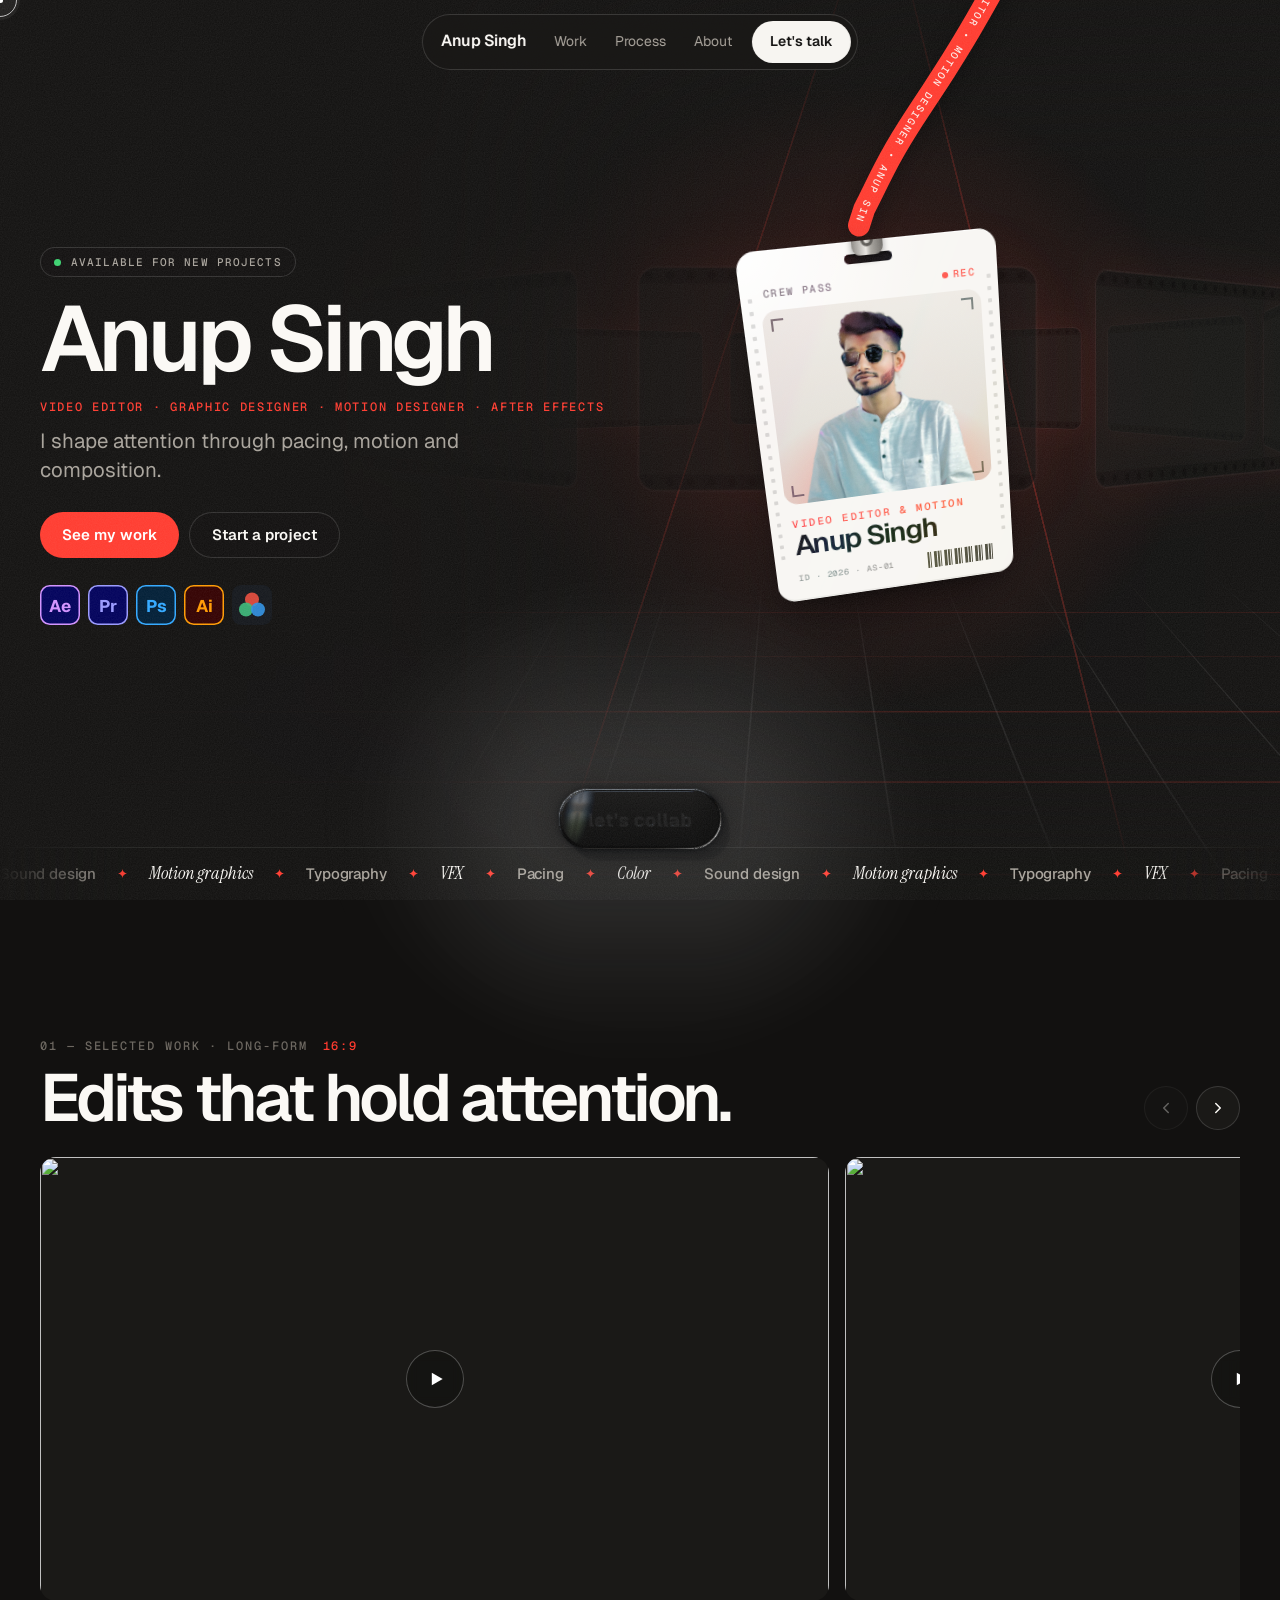
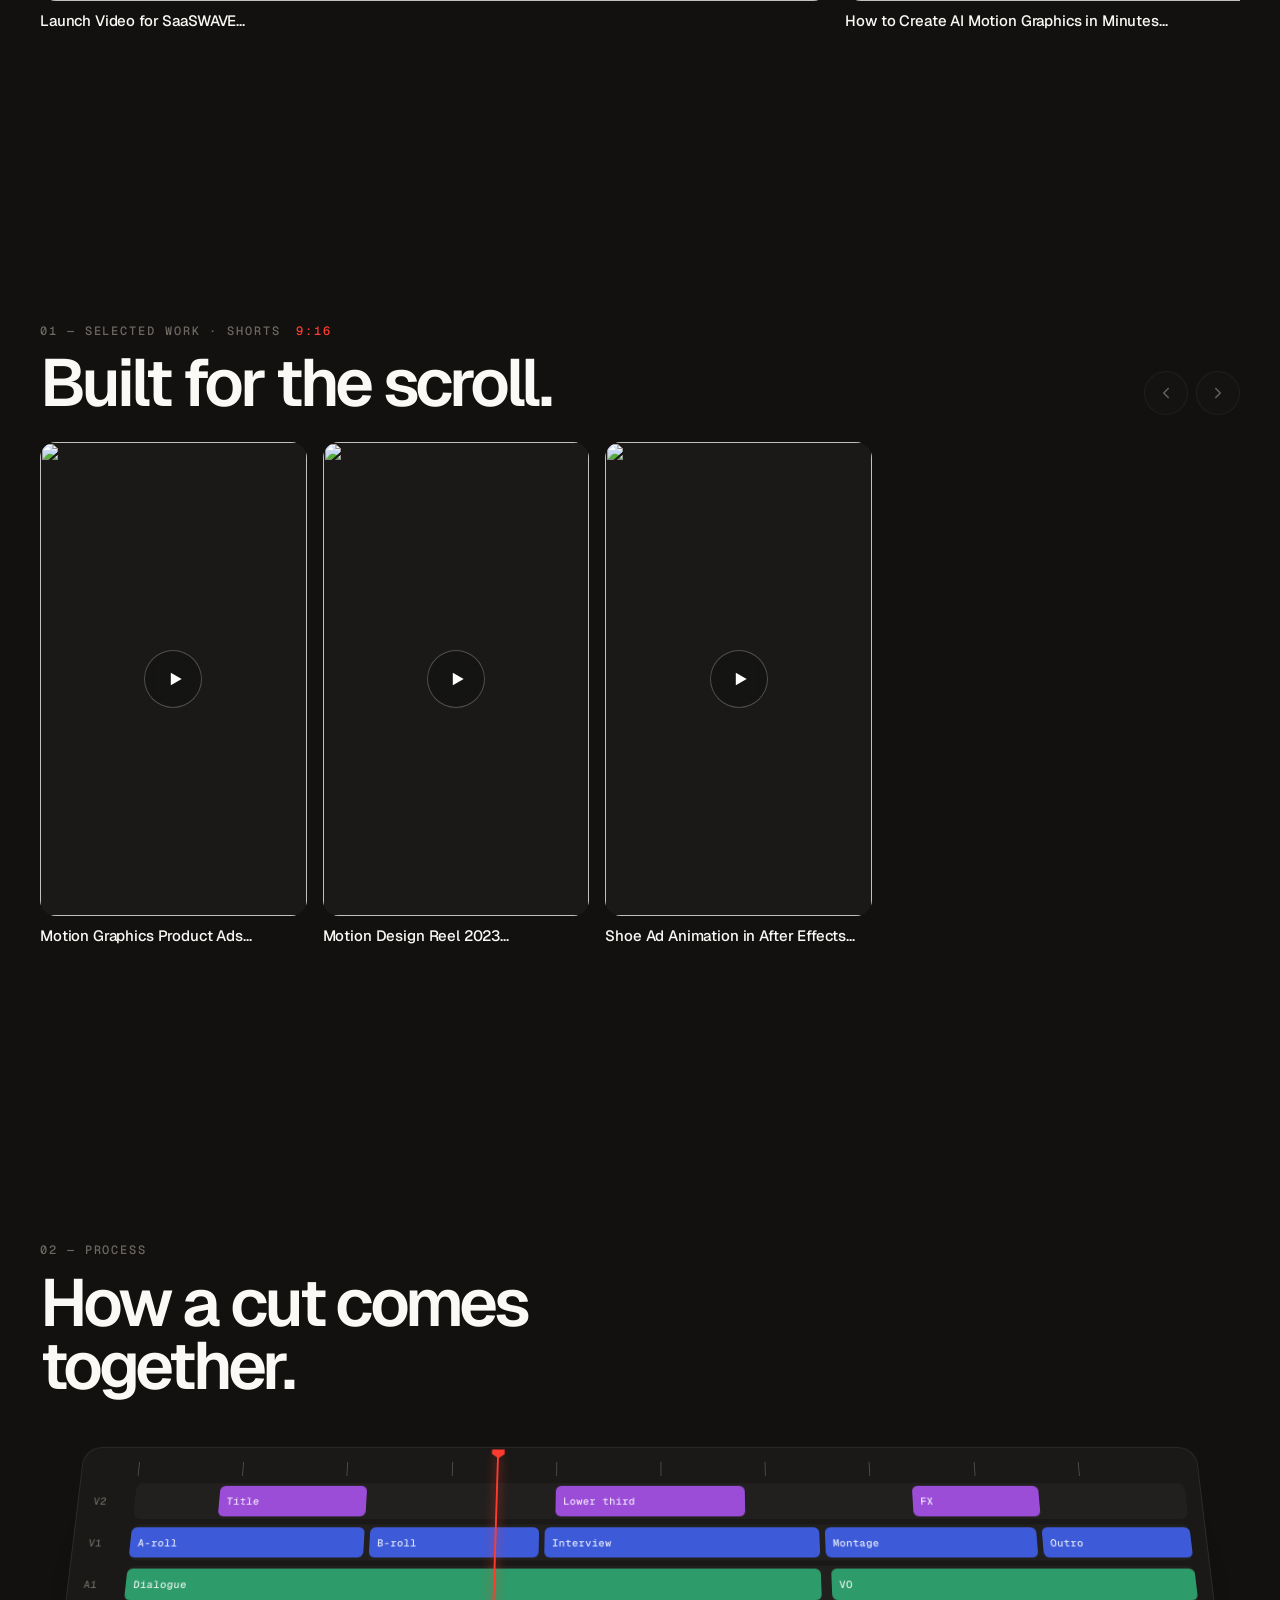
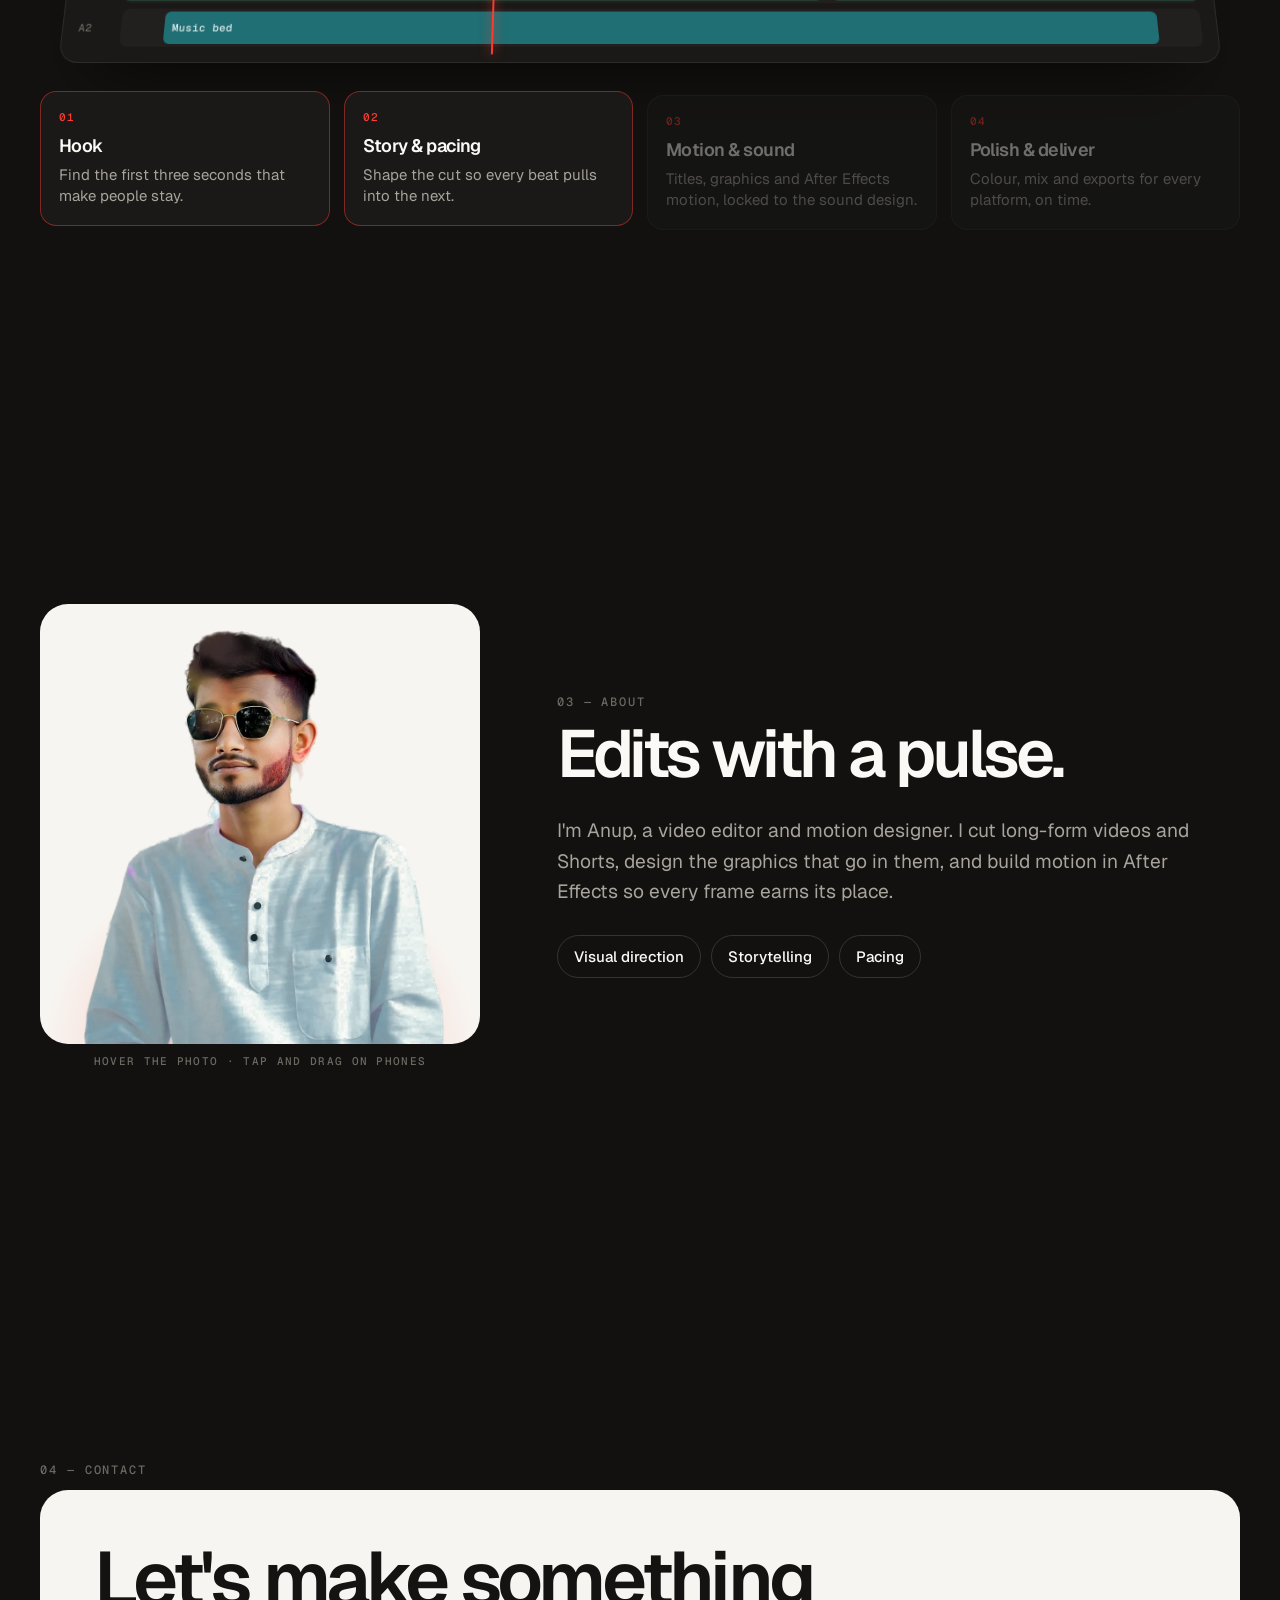
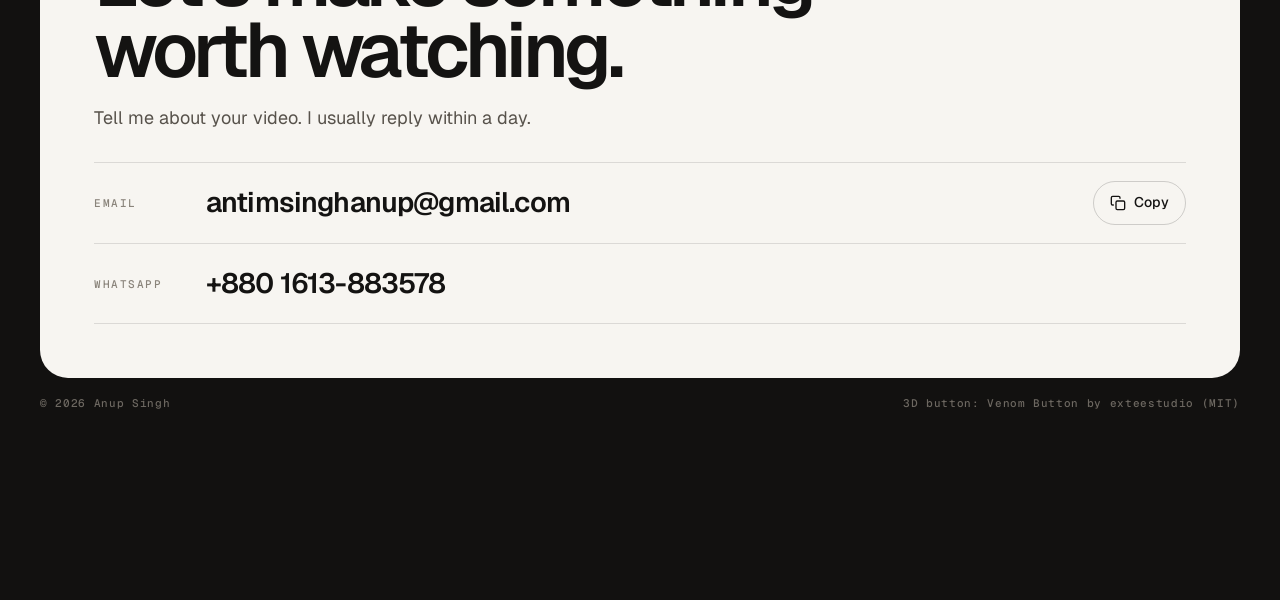
==== commit ac346c92: "Add demo personas, prompt pack, Claude skill and showcase - ?demo= switch with three fictional perso" ====
--- a/index.html
+++ b/index.html
@@ -294,6 +294,7 @@
 
   <div class="toast" id="toast" role="status" aria-live="polite"></div>
 
+  <script src="demos.js"></script>
   <script src="script.js"></script>
 </body>
 </html>
